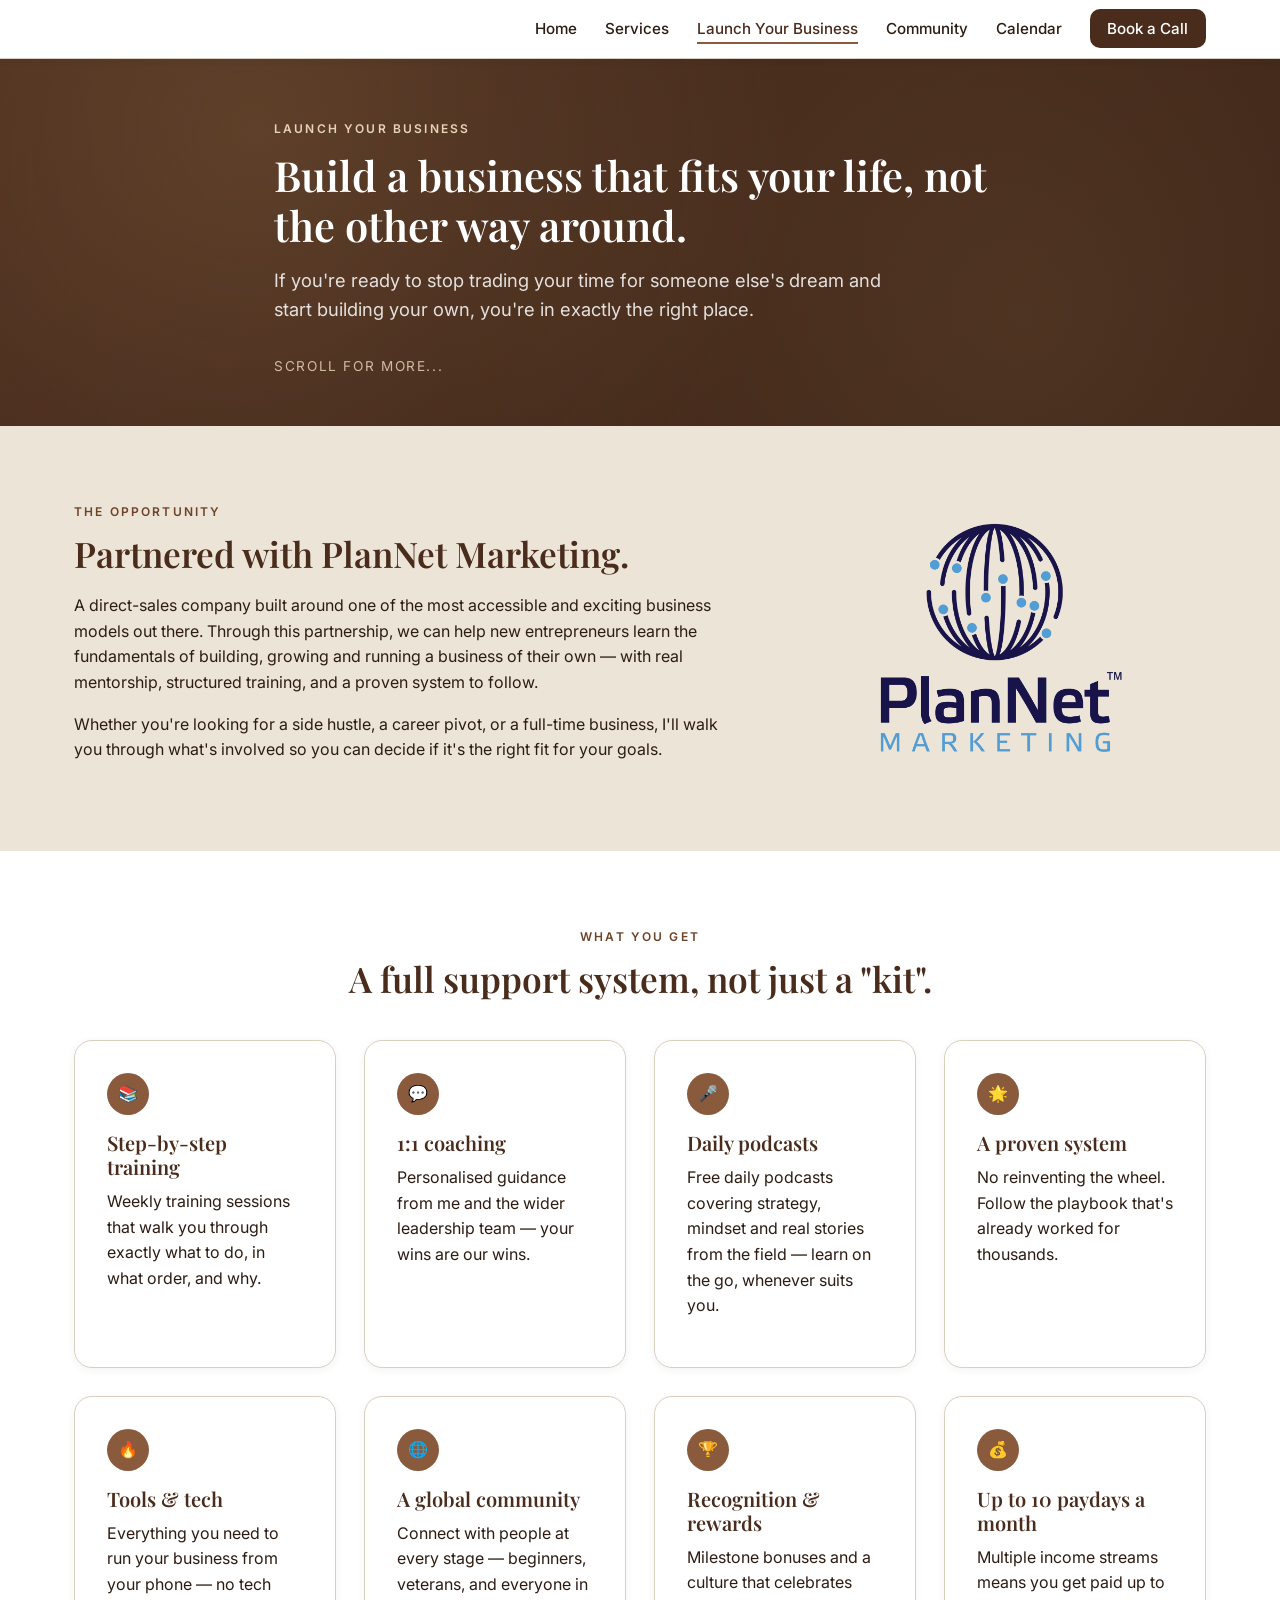
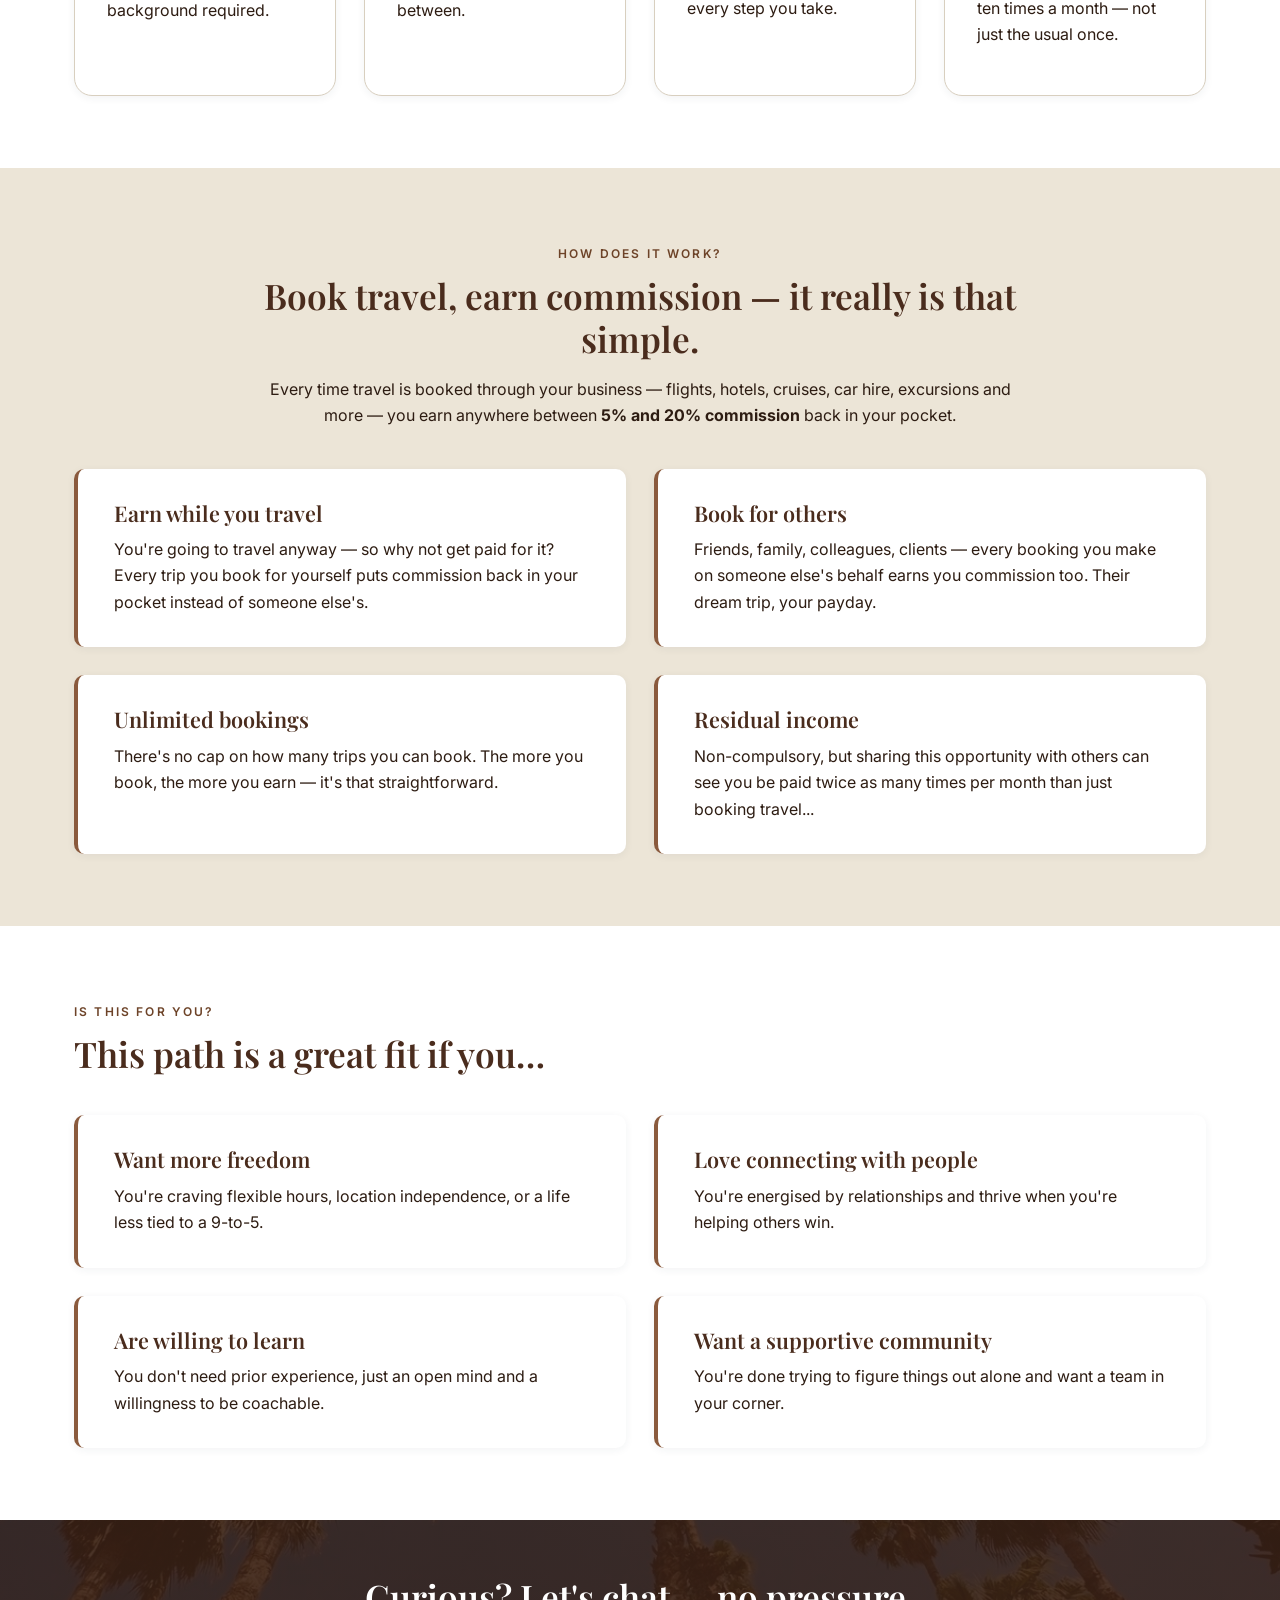
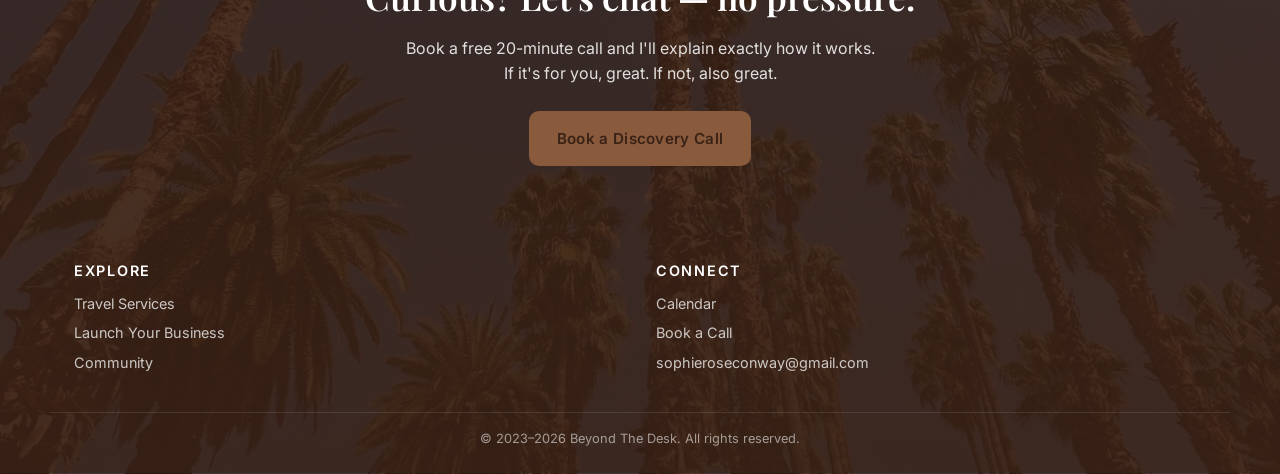
==== business.html @ 2ff6315e "Initial website upload" ====
<!DOCTYPE html>
<html lang="en">
<head>
  <meta charset="UTF-8" />
  <meta name="viewport" content="width=device-width, initial-scale=1.0" />
  <title>Launch Your Business — Beyond The Desk</title>
  <meta name="description" content="Coaching, training and community for aspiring entrepreneurs who want to build a business of their own." />
  <link rel="preconnect" href="https://fonts.googleapis.com">
  <link rel="preconnect" href="https://fonts.gstatic.com" crossorigin>
  <link href="https://fonts.googleapis.com/css2?family=Alex+Brush&family=Allura&family=Inter:wght@400;500;600;700&family=Playfair+Display:ital,wght@0,500;0,600;0,700;1,500&display=swap" rel="stylesheet">
  <link rel="stylesheet" href="css/styles.css" />
</head>
<body>

  <!-- ============ HEADER ============ -->
  <header class="site-header">
    <nav class="nav" aria-label="Main">
      <button class="nav__toggle" aria-label="Toggle menu" aria-expanded="false">&#9776;</button>
      <ul class="nav__links">
        <li><a href="index.html">Home</a></li>
        <li><a href="services.html">Services</a></li>
        <li><a href="business.html">Launch Your Business</a></li>
        <li><a href="community.html">Community</a></li>
        <li><a href="calendar.html">Calendar</a></li>
        <li><a href="contact.html" class="nav__cta">Book a Call</a></li>
      </ul>
    </nav>
  </header>

  <!-- ============ HERO ============ -->
  <section class="hero hero--sub">
    <div class="container hero__inner">
      <span class="eyebrow">Launch Your Business</span>
      <h1>Build a business that fits your life, not the other way around.</h1>
      <p class="lead">
        If you're ready to stop trading your time for someone else's dream and start building your own,
        you're in exactly the right place.
      </p>
      <p class="hero__scroll-prompt">scroll for more...</p>
    </div>
  </section>

  <!-- ============ THE OPPORTUNITY ============ -->
  <section class="section">
    <div class="container">
      <div class="opportunity-grid">
        <div class="opportunity-grid__text">
          <span class="eyebrow">The Opportunity</span>
          <h2>Partnered with PlanNet Marketing.</h2>
          <p>
            A direct-sales company built around one of the most accessible and exciting business models
            out there. Through this partnership, we can help new entrepreneurs learn the fundamentals of
            building, growing and running a business of their own &mdash; with real mentorship, structured
            training, and a proven system to follow.
          </p>
          <p>
            Whether you're looking for a side hustle, a career pivot, or a full-time business, I'll walk
            you through what's involved so you can decide if it's the right fit for your goals.
          </p>
        </div>
        <div class="opportunity-grid__logo">
          <img src="assets/planetnet_vert.png" alt="PlanNet Marketing" />
        </div>
      </div>
    </div>
  </section>

  <!-- ============ WHAT YOU GET ============ -->
  <section class="section section--alt">
    <div class="container">
      <div class="text-center" style="max-width:720px;margin:0 auto 2.5rem;">
        <span class="eyebrow">What You Get</span>
        <h2>A full support system, not just a "kit".</h2>
      </div>
      <div class="grid grid--3">
        <div class="card">
          <div class="card__icon">&#128218;</div>
          <h3>Step-by-step training</h3>
          <p>Weekly training sessions that walk you through exactly what to do, in what order, and why.</p>
        </div>
        <div class="card">
          <div class="card__icon">&#128172;</div>
          <h3>1:1 coaching</h3>
          <p>Personalised guidance from me and the wider leadership team — your wins are our wins.</p>
        </div>
        <div class="card">
          <div class="card__icon">&#127908;</div>
          <h3>Daily podcasts</h3>
          <p>Free daily podcasts covering strategy, mindset and real stories from the field — learn on the go, whenever suits you.</p>
        </div>
        <div class="card">
          <div class="card__icon">&#127775;</div>
          <h3>A proven system</h3>
          <p>No reinventing the wheel. Follow the playbook that's already worked for thousands.</p>
        </div>
        <div class="card">
          <div class="card__icon">&#128293;</div>
          <h3>Tools &amp; tech</h3>
          <p>Everything you need to run your business from your phone — no tech background required.</p>
        </div>
        <div class="card">
          <div class="card__icon">&#127760;</div>
          <h3>A global community</h3>
          <p>Connect with people at every stage — beginners, veterans, and everyone in between.</p>
        </div>
        <div class="card">
          <div class="card__icon">&#127942;</div>
          <h3>Recognition &amp; rewards</h3>
          <p>Milestone bonuses and a culture that celebrates every step you take.</p>
        </div>
        <div class="card">
          <div class="card__icon">&#128176;</div>
          <h3>Up to 10 paydays a month</h3>
          <p>Multiple income streams means you get paid up to ten times a month — not just the usual once.</p>
        </div>
      </div>
    </div>
  </section>

  <!-- ============ HOW DOES IT WORK ============ -->
  <section class="section">
    <div class="container">
      <div class="text-center" style="max-width:760px;margin:0 auto 2.5rem;">
        <span class="eyebrow">How Does It Work?</span>
        <h2>Book travel, earn commission — it really is that simple.</h2>
        <p class="lead">
          Every time travel is booked through your business — flights, hotels, cruises, car hire,
          excursions and more — you earn anywhere between <strong>5% and 20% commission</strong>
          back in your pocket.
        </p>
      </div>
      <div class="grid grid--2 mt-lg">
        <div class="pillar">
          <h3>Earn while you travel</h3>
          <p>You're going to travel anyway — so why not get paid for it? Every trip you book for yourself puts commission back in your pocket instead of someone else's.</p>
        </div>
        <div class="pillar">
          <h3>Book for others</h3>
          <p>Friends, family, colleagues, clients — every booking you make on someone else's behalf earns you commission too. Their dream trip, your payday.</p>
        </div>
        <div class="pillar">
          <h3>Unlimited bookings</h3>
          <p>There's no cap on how many trips you can book. The more you book, the more you earn — it's that straightforward.</p>
        </div>
        <div class="pillar">
          <h3>Residual income</h3>
          <p>Non-compulsory, but sharing this opportunity with others can see you be paid twice as many times per month than just booking travel...</p>
        </div>
      </div>
    </div>
  </section>

  <!-- ============ IS THIS FOR YOU ============ -->
  <section class="section section--alt">
    <div class="container">
      <span class="eyebrow">Is This For You?</span>
      <h2>This path is a great fit if you…</h2>
      <div class="grid grid--2 mt-lg">
        <div class="pillar">
          <h3>Want more freedom</h3>
          <p>You're craving flexible hours, location independence, or a life less tied to a 9-to-5.</p>
        </div>
        <div class="pillar">
          <h3>Love connecting with people</h3>
          <p>You're energised by relationships and thrive when you're helping others win.</p>
        </div>
        <div class="pillar">
          <h3>Are willing to learn</h3>
          <p>You don't need prior experience, just an open mind and a willingness to be coachable.</p>
        </div>
        <div class="pillar">
          <h3>Want a supportive community</h3>
          <p>You're done trying to figure things out alone and want a team in your corner.</p>
        </div>
      </div>
    </div>
  </section>

  <!-- ============ CTA BAND + FOOTER (shared palm background) ============ -->
  <div class="palm-footer-wrap">
  <section class="cta-band">
    <div class="container">
      <h2>Curious? Let's chat — no pressure.</h2>
      <p>Book a free 20-minute call and I'll explain exactly how it works.<br>
      If it's for you, great. If not, also great.</p>
      <a href="contact.html" class="btn btn--accent">Book a Discovery Call</a>
    </div>
  </section>

  <!-- ============ FOOTER ============ -->
  <footer class="site-footer">
    <div class="container" style="grid-template-columns: 1fr 1fr;">
      <div>
        <h4>Explore</h4>
        <ul>
          <li><a href="services.html">Travel Services</a></li>
          <li><a href="business.html">Launch Your Business</a></li>
          <li><a href="community.html">Community</a></li>
        </ul>
      </div>
      <div>
        <h4>Connect</h4>
        <ul>
          <li><a href="calendar.html">Calendar</a></li>
          <li><a href="contact.html">Book a Call</a></li>
          <li><a href="mailto:sophieroseconway@gmail.com">sophieroseconway@gmail.com</a></li>
        </ul>
      </div>
    </div>
    <div class="footer-bottom">
      &copy; 2023&ndash;<span id="year"></span> Beyond The Desk. All rights reserved.
    </div>
  </footer>
  </div>

  <script src="js/main.js"></script>
  <script>document.getElementById("year").textContent = new Date().getFullYear();</script>
</body>
</html>
---- css/styles.css ----
/* =========================================================
   Beyond The Desk — Shared Stylesheet
   All theme colors live in CSS variables below for easy
   updates once Canva branding is finalized.
   ========================================================= */

:root {
  /* Theme colors — matched to Canva palette */
  --color-primary: #4a2c1d;       /* Rich chocolate brown */
  --color-primary-dark: #3a2216;
  --color-accent: #8a5a3d;        /* Warm caramel */
  --color-accent-dark: #6d4328;
  --color-cream: #ece5d7;         /* Soft beige background */
  --color-surface: #ffffff;
  --color-text: #2d1c12;
  --color-muted: #6b5a4e;
  --color-border: #d8cfbf;

  /* Typography */
  --font-heading: "Playfair Display", Georgia, "Times New Roman", serif;
  --font-body: "Inter", -apple-system, BlinkMacSystemFont, "Segoe UI", Roboto, sans-serif;
  --font-script: "Allura", "Alex Brush", "Pinyon Script", cursive;

  /* Spacing */
  --radius-sm: 4px;
  --radius-md: 10px;
  --radius-lg: 18px;
  --shadow-sm: 0 2px 8px rgba(26, 45, 74, 0.06);
  --shadow-md: 0 8px 24px rgba(26, 45, 74, 0.1);

  /* Layout */
  --max-width: 1180px;
}

/* -------- Reset + base -------- */
*, *::before, *::after { box-sizing: border-box; }
html { scroll-behavior: smooth; }
body {
  margin: 0;
  font-family: var(--font-body);
  color: var(--color-text);
  background: var(--color-cream);
  line-height: 1.6;
  -webkit-font-smoothing: antialiased;
}
img { max-width: 100%; display: block; }
a { color: var(--color-primary); text-decoration: none; transition: color .2s ease; }
a:hover { color: var(--color-accent-dark); }

h1, h2, h3, h4 {
  font-family: var(--font-heading);
  color: var(--color-primary);
  line-height: 1.2;
  margin: 0 0 .5em;
  font-weight: 600;
}
h1 { font-size: clamp(2rem, 4.5vw, 3.2rem); }
h2 { font-size: clamp(1.6rem, 3vw, 2.2rem); }
h3 { font-size: 1.25rem; }

p { margin: 0 0 1em; }

/* -------- Layout helpers -------- */
.container {
  width: 100%;
  max-width: var(--max-width);
  margin: 0 auto;
  padding: 0 1.5rem;
}

.section {
  padding: 4.5rem 0;
}

.section--alt {
  background: var(--color-surface);
}

.eyebrow {
  display: inline-block;
  text-transform: uppercase;
  letter-spacing: .18em;
  font-size: .75rem;
  color: var(--color-accent-dark);
  font-weight: 600;
  margin-bottom: .75rem;
}

/* -------- Navigation -------- */
.site-header {
  background: var(--color-surface);
  border-bottom: 1px solid var(--color-border);
  position: sticky;
  top: 0;
  z-index: 50;
  box-shadow: var(--shadow-sm);
}
.nav {
  display: flex;
  align-items: center;
  justify-content: flex-end;
  padding: 1rem 1.5rem;
  max-width: var(--max-width);
  margin: 0 auto;
}
.nav__brand {
  font-family: var(--font-heading);
  font-size: 1.35rem;
  font-weight: 600;
  color: var(--color-primary);
  letter-spacing: .5px;
}
.nav__brand span { color: var(--color-accent-dark); }
.nav__toggle {
  background: none;
  border: 0;
  font-size: 1.5rem;
  color: var(--color-primary);
  cursor: pointer;
  display: none;
}
.nav__links {
  display: flex;
  gap: 1.75rem;
  list-style: none;
  margin: 0;
  padding: 0;
  align-items: center;
}
.nav__links a {
  color: var(--color-text);
  font-weight: 500;
  font-size: .95rem;
  padding: .25rem 0;
  border-bottom: 2px solid transparent;
}
.nav__links a:hover,
.nav__links a.active {
  color: var(--color-primary);
  border-bottom-color: var(--color-accent);
}
.nav__cta {
  background: var(--color-primary);
  color: #fff !important;
  padding: .6rem 1.1rem !important;
  border-radius: var(--radius-md);
  border: none !important;
  transition: background .2s ease;
}
.nav__cta:hover {
  background: var(--color-accent-dark);
  color: #fff !important;
}

@media (max-width: 820px) {
  .nav__toggle { display: block; }
  .nav__links {
    position: absolute;
    top: 100%;
    left: 0;
    right: 0;
    background: var(--color-surface);
    flex-direction: column;
    padding: 1rem 1.5rem;
    gap: 1rem;
    border-bottom: 1px solid var(--color-border);
    transform: translateY(-10px);
    opacity: 0;
    pointer-events: none;
    transition: all .2s ease;
  }
  .nav__links.is-open {
    transform: translateY(0);
    opacity: 1;
    pointer-events: auto;
  }
}

/* -------- Buttons -------- */
.btn {
  display: inline-block;
  padding: .85rem 1.6rem;
  border-radius: var(--radius-md);
  font-weight: 600;
  font-size: .95rem;
  border: 2px solid transparent;
  cursor: pointer;
  transition: all .2s ease;
  letter-spacing: .02em;
}
.btn--primary {
  background: var(--color-primary);
  color: #fff;
}
.btn--primary:hover {
  background: var(--color-accent-dark);
  color: #fff;
}
.btn--accent {
  background: var(--color-accent);
  color: var(--color-primary-dark);
}
.btn--accent:hover {
  background: var(--color-accent-dark);
  color: #fff;
}
.btn--outline {
  background: transparent;
  color: var(--color-primary);
  border-color: var(--color-primary);
}
.btn--outline:hover {
  background: var(--color-primary);
  color: #fff;
}

/* -------- Hero -------- */
.hero {
  background: linear-gradient(135deg, var(--color-primary) 0%, var(--color-primary-dark) 100%);
  color: #fff;
  padding: 6rem 0 5rem;
  position: relative;
  overflow: hidden;
}
.hero::after {
  content: "";
  position: absolute;
  inset: 0;
  background-image: radial-gradient(circle at 20% 20%, rgba(201, 166, 107, .18), transparent 50%),
                    radial-gradient(circle at 80% 70%, rgba(201, 166, 107, .12), transparent 55%);
  pointer-events: none;
}
.hero__inner {
  max-width: 780px;
  position: relative;
  z-index: 1;
}
.hero h1 {
  color: #fff;
  margin-bottom: 1rem;
}
.hero p.lead {
  font-size: 1.15rem;
  color: rgba(255, 255, 255, .85);
  margin-bottom: 2rem;
  max-width: 620px;
}
.hero__actions {
  display: flex;
  gap: 1rem;
  flex-wrap: wrap;
}

/* Smaller hero for inner pages */
.hero--sub {
  padding: 3.5rem 0 3rem;
}
.hero--sub h1 { font-size: clamp(1.8rem, 3.5vw, 2.6rem); }

/* Two-column layout for 'The Opportunity' section (text + partner logo) */
.opportunity-grid {
  display: grid;
  grid-template-columns: minmax(0, 1.6fr) minmax(0, 1fr);
  gap: 3rem;
  align-items: center;
}
.opportunity-grid__text {
  max-width: 780px;
}
.opportunity-grid__logo {
  display: flex;
  align-items: center;
  justify-content: center;
}
.opportunity-grid__logo img {
  width: 100%;
  max-width: 320px;
  height: auto;
  object-fit: contain;
}
@media (max-width: 820px) {
  .opportunity-grid {
    grid-template-columns: 1fr;
    gap: 2rem;
  }
  .opportunity-grid__logo { order: -1; }
  .opportunity-grid__logo img { max-width: 220px; }
}

/* Hero with brand logo acting as the title (e.g. Community page) */
.hero--logo .eyebrow {
  margin-bottom: .75rem;
}

/* Photo wall backdrop for the community hero (team photos under the logo) */
.hero--with-photos {
  position: relative;
  overflow: hidden;
  padding: 0;          /* the photo wall now drives the hero height */
}
/* CSS Grid collage — photos fill their cells tightly, with a small slice of
   the brown hero background showing between them as a built-in border. */
.hero__photo-wall {
  position: relative;
  background: var(--color-primary-dark);
  padding: 6px;
  display: grid;
  grid-template-columns: repeat(4, 1fr);
  grid-auto-rows: 250px;
  grid-auto-flow: dense;
  gap: 4px;
  z-index: 0;
  pointer-events: none;
}
.hero__photo-wall img {
  width: 100%;
  height: 100%;
  object-fit: cover;              /* fill the cell so photos sit tight together */
  object-position: center;
  display: block;
  filter: brightness(.9) saturate(.95);
  opacity: .95;
  image-orientation: from-image;
}
/* Cell shapes per photo orientation */
.hero__photo-wall .ph--p    { grid-column: span 1; grid-row: span 2; } /* portrait  */
.hero__photo-wall .ph--ls   { grid-column: span 2; grid-row: span 2; } /* landscape */
.hero__photo-wall .ph--wide { grid-column: span 3; grid-row: span 1; } /* panoramic */
/* Soft centred halo behind the logo + text so they remain readable,
   without dimming the photos at the edges of the hero. */
.hero--with-photos::before {
  content: "";
  position: absolute;
  inset: 0;
  background: radial-gradient(
    ellipse 55% 65% at center,
    rgba(58, 34, 22, .78) 0%,
    rgba(58, 34, 22, .55) 45%,
    rgba(58, 34, 22, 0) 80%
  );
  z-index: 1;
  pointer-events: none;
}
/* Logo + text overlaid in the centre of the photo collage */
.hero--with-photos .hero__inner {
  position: absolute;
  top: 50%;
  left: 50%;
  transform: translate(-50%, -50%);
  width: 100%;
  max-width: 780px;
  z-index: 2;
  text-align: center;
  padding: 0 1.5rem;
}
.hero--with-photos .hero-logo,
.hero--with-photos .hero-logo img { margin-left: auto; margin-right: auto; }
.hero--with-photos .hero__subtitle,
.hero--with-photos .lead { margin-left: auto; margin-right: auto; }
/* subtle text shadow for extra legibility against any bright photo edges */
.hero--with-photos .hero__subtitle,
.hero--with-photos .lead,
.hero--with-photos .eyebrow {
  text-shadow: 0 2px 12px rgba(0, 0, 0, .55);
}

@media (max-width: 900px) {
  .hero__photo-wall {
    grid-template-columns: repeat(4, 1fr);
    grid-auto-rows: 220px;
  }
  .hero__photo-wall .ph--wide { grid-column: span 4; }
}
@media (max-width: 560px) {
  .hero__photo-wall {
    grid-template-columns: repeat(3, 1fr);
    grid-auto-rows: 180px;
    padding: 4px;
    gap: 3px;
  }
  .hero__photo-wall .ph--wide { grid-column: span 3; }
  .hero__photo-wall .ph--ls   { grid-column: span 2; }
}
.hero-logo {
  margin: 0 0 1.5rem;
}
.hero-logo img {
  display: block;
  width: 100%;
  max-width: 560px;
  height: auto;
  /* logo is black on transparent — invert to white against the dark hero */
  filter: brightness(0) invert(1);
}
.hero__subtitle {
  font-family: var(--font-heading, serif);
  font-size: clamp(1.6rem, 3vw, 2.2rem);
  font-weight: 600;
  font-style: normal;
  line-height: 1.2;
  color: #fff;
  margin: 0 0 1rem;
  max-width: 680px;
}
@media (max-width: 720px) {
  .hero-logo img { max-width: 340px; }
}

/* -------- Cards / Grids -------- */
.grid {
  display: grid;
  gap: 1.75rem;
}
.grid--2 { grid-template-columns: repeat(2, 1fr); }
.grid--3 { grid-template-columns: repeat(auto-fit, minmax(260px, 1fr)); }
@media (max-width: 720px) {
  .grid--2 { grid-template-columns: 1fr; }
}

.card {
  background: var(--color-surface);
  border: 1px solid var(--color-border);
  border-radius: var(--radius-lg);
  padding: 2rem;
  box-shadow: var(--shadow-sm);
  transition: transform .2s ease, box-shadow .2s ease;
}
.card:hover {
  transform: translateY(-3px);
  box-shadow: var(--shadow-md);
}
.card h3 { margin-top: 0; }
.card__icon {
  width: 42px;
  height: 42px;
  display: inline-flex;
  align-items: center;
  justify-content: center;
  border-radius: 50%;
  background: var(--color-accent);
  color: var(--color-primary-dark);
  font-weight: 700;
  margin-bottom: 1rem;
}

/* -------- Contact methods (email + WhatsApp) -------- */
.contact-methods {
  display: grid;
  grid-template-columns: 1fr 1fr;
  gap: 1.5rem;
  margin-top: 1.5rem;
  align-items: stretch;
}

/* Bottom row of cards (What to expect + FAQs) */
.info-grid {
  display: grid;
  grid-template-columns: 1fr 1fr;
  gap: 1.5rem;
  align-items: stretch;
  margin-top: 1.5rem;
}
.info-grid > .card {
  height: 100%;
  display: flex;
  flex-direction: column;
}
.info-grid .faq-carousel__viewport {
  flex: 1;
  display: flex;
  align-items: flex-start;
}
.info-grid .faq-carousel__track { width: 100%; }

@media (max-width: 720px) {
  .contact-methods,
  .info-grid {
    grid-template-columns: 1fr;
  }
}
.contact-method {
  display: flex;
  align-items: center;
  gap: 1.25rem;
  padding: 1.5rem 1.75rem;
  background: var(--color-surface);
  border: 1px solid var(--color-border);
  border-radius: var(--radius-lg);
  box-shadow: var(--shadow-sm);
  text-decoration: none;
  color: inherit;
  transition: transform .2s ease, box-shadow .2s ease, border-color .2s ease;
}
.contact-method:hover {
  transform: translateY(-3px);
  box-shadow: var(--shadow-md);
  border-color: var(--color-accent);
}
.contact-method__icon {
  flex-shrink: 0;
  width: 52px;
  height: 52px;
  display: inline-flex;
  align-items: center;
  justify-content: center;
  border-radius: 50%;
  background: var(--color-accent);
  color: var(--color-primary-dark);
  font-size: 1.5rem;
}
.contact-method__text {
  display: flex;
  flex-direction: column;
  gap: .15rem;
  min-width: 0;
}
.contact-method__label {
  font-family: var(--font-heading);
  font-weight: 600;
  font-size: 1.05rem;
  color: var(--color-primary-dark);
}
.contact-method__value {
  font-size: .95rem;
  color: var(--color-muted);
  word-break: break-word;
}

/* -------- Team -------- */
.team-member {
  text-align: center;
}
.team-member__photo {
  width: 170px;
  height: 170px;
  margin: 0 auto 1rem;
  border-radius: 50%;
  background: var(--color-border);
  overflow: hidden;
  display: flex;
  align-items: center;
  justify-content: center;
  font-size: 2.2rem;
  color: var(--color-muted);
  font-family: var(--font-heading);
  border: 4px solid var(--color-surface);
  box-shadow: var(--shadow-sm);
}
.team-member h3 { margin: .5rem 0 .25rem; }
.team-member .role {
  color: var(--color-accent-dark);
  font-size: .9rem;
  text-transform: uppercase;
  letter-spacing: .1em;
  font-weight: 600;
  margin-bottom: .75rem;
}

/* -------- Calendar -------- */
.calendar-wrap {
  background: var(--color-surface);
  border-radius: var(--radius-lg);
  padding: 1.5rem;
  border: 1px solid var(--color-border);
  box-shadow: var(--shadow-sm);
}
.calendar-header {
  display: flex;
  justify-content: space-between;
  align-items: center;
  margin-bottom: 1rem;
}
.calendar-header h3 { margin: 0; }
.calendar-nav button {
  background: var(--color-cream);
  border: 1px solid var(--color-border);
  width: 34px;
  height: 34px;
  border-radius: 50%;
  cursor: pointer;
  font-size: 1.1rem;
  color: var(--color-primary);
}
.calendar-nav button:hover { background: var(--color-accent); border-color: var(--color-accent); }

.calendar-grid {
  display: grid;
  grid-template-columns: repeat(7, 1fr);
  gap: 4px;
}
.calendar-grid .dow,
.calendar-grid .day {
  padding: .5rem 0;
  text-align: center;
  font-size: .9rem;
  border-radius: var(--radius-sm);
}
.calendar-grid .dow {
  font-weight: 600;
  color: var(--color-muted);
  font-size: .75rem;
  text-transform: uppercase;
  letter-spacing: .08em;
}
.calendar-grid .day {
  background: var(--color-cream);
  color: var(--color-text);
}
.calendar-grid .day.empty { background: transparent; }
.calendar-grid .day.today { outline: 2px solid var(--color-accent); font-weight: 700; }
.calendar-grid .day.has-event {
  background: var(--color-primary);
  color: #fff;
  cursor: pointer;
  font-weight: 600;
  position: relative;
}
.calendar-grid .day.has-event::after {
  content: "";
  position: absolute;
  bottom: 4px; left: 50%;
  transform: translateX(-50%);
  width: 5px; height: 5px; border-radius: 50%;
  background: var(--color-accent);
}
.calendar-grid .day.has-event:hover { background: var(--color-accent-dark); }

.event-list { margin-top: 1.5rem; }
.event-list__item {
  display: flex;
  gap: 1rem;
  padding: 1rem 0;
  border-top: 1px solid var(--color-border);
}
.event-list__item:first-child { border-top: 0; }
.event-list__date {
  flex: 0 0 62px;
  text-align: center;
  background: var(--color-primary);
  color: #fff;
  border-radius: var(--radius-sm);
  padding: .4rem;
  font-family: var(--font-heading);
}
.event-list__date .d { font-size: 1.3rem; display: block; font-weight: 700; line-height: 1; }
.event-list__date .m { font-size: .7rem; letter-spacing: .1em; text-transform: uppercase; }
.event-list__body h4 { margin: 0 0 .25rem; }
.event-list__body p { margin: 0; color: var(--color-muted); font-size: .9rem; }

/* -------- Community -------- */
.pillar {
  background: var(--color-surface);
  border-left: 4px solid var(--color-accent);
  padding: 2rem 2.25rem;
  border-radius: var(--radius-md);
  box-shadow: var(--shadow-sm);
  transition: transform .25s ease, box-shadow .25s ease;
}
.pillar:hover {
  transform: translateY(-2px);
  box-shadow: var(--shadow-md);
}
.pillar h3 {
  margin-top: 0;
  margin-bottom: .6rem;
  font-size: 1.35rem;
}
.pillar p {
  margin: 0;
  line-height: 1.65;
}

/* -------- CTA band -------- */
.cta-band {
  background-image: linear-gradient(rgba(58,34,22,.85), rgba(58,34,22,.9)), url('../assets/palm-bg.jpg');
  background-size: cover;
  background-position: center;
  color: #fff;
  padding: 3.5rem 0;
  text-align: center;
}

/* Wrap CTA band + footer with one continuous palm background */
.palm-footer-wrap {
  background-image: linear-gradient(rgba(58,34,22,.85), rgba(58,34,22,.92)), url('../assets/palm-bg.jpg');
  background-size: cover;
  background-position: center;
}
.palm-footer-wrap .cta-band,
.palm-footer-wrap .site-footer {
  background: transparent;
}
.cta-band h2 { color: #fff; }
.cta-band p { color: rgba(255,255,255,.85); max-width: 600px; margin: 0 auto 1.5rem; }

/* -------- Footer -------- */
.site-footer {
  background-image: linear-gradient(rgba(58,34,22,.85), rgba(58,34,22,.92)), url('../assets/palm-bg.jpg');
  background-size: cover;
  background-position: center;
  color: rgba(255,255,255,.85);
  padding: 2.5rem 0 1.5rem;
  font-size: .9rem;
}
.site-footer .container {
  display: grid;
  grid-template-columns: 1.5fr 1fr 1fr;
  gap: 2rem;
}
.site-footer h4 {
  color: #fff;
  font-family: var(--font-body);
  font-size: .9rem;
  letter-spacing: .12em;
  text-transform: uppercase;
  margin: 0 0 .75rem;
}
.site-footer a { color: rgba(255,255,255,.75); }
.site-footer a:hover { color: var(--color-accent); }
.site-footer ul { list-style: none; padding: 0; margin: 0; }
.site-footer ul li { margin-bottom: .4rem; }
.footer-bottom {
  max-width: var(--max-width);
  margin: 2rem auto 0;
  padding: 1rem 1.5rem 0;
  border-top: 1px solid rgba(255,255,255,.1);
  text-align: center;
  font-size: .8rem;
  color: rgba(255,255,255,.55);
}

@media (max-width: 720px) {
  .site-footer .container { grid-template-columns: 1fr; }
}

/* -------- Misc -------- */
.text-center { text-align: center; }
.mt-lg { margin-top: 2.5rem; }
.placeholder-note {
  background: #fff8e5;
  border: 1px dashed var(--color-accent);
  color: #6b5a2f;
  padding: .75rem 1rem;
  border-radius: var(--radius-sm);
  font-size: .85rem;
  margin: 1.5rem 0;
}

/* =========================================================
   Canva-inspired additions
   ========================================================= */

/* Nav brand in script */
.nav__brand--script {
  font-family: var(--font-script);
  font-size: 2.25rem;
  line-height: 1;
  color: var(--color-primary);
  letter-spacing: 0;
}
.nav__brand--script span { color: var(--color-accent-dark); }
@media (max-width: 520px) {
  .nav__brand--script { font-size: 1.85rem; }
}

/* Image-only hero — uses the Canva design as a single screenshot
   with an invisible clickable overlay where the LEARN MORE button sits. */
.hero--image {
  padding: 0;
  background: var(--color-primary-dark);
  overflow: hidden;
}
.hero-image-wrap {
  position: relative;
  width: 100%;
  line-height: 0;
}
.hero-image {
  display: block;
  width: 100%;
  height: auto;
}
/* Hotspot matches the white "LEARN MORE" button in homepage-hero.jpg
   (button bbox: x 839→1168 of 2006, y 908→963 of 1126) */
.hero-image__cta {
  position: absolute;
  left: 41.8%;
  top: 80.6%;
  width: 16.4%;
  height: 4.9%;
  border-radius: 2px;
  z-index: 2;
  /* invisible hotspot — no background, no border, just clickable */
}
.hero-image__cta:hover,
.hero-image__cta:focus-visible {
  outline: 2px solid rgba(255,255,255,.7);
  outline-offset: 2px;
}
.visually-hidden {
  position: absolute;
  width: 1px; height: 1px;
  padding: 0; margin: -1px;
  overflow: hidden;
  clip: rect(0,0,0,0);
  white-space: nowrap;
  border: 0;
}

/* Script hero (Welcome to / script wordmark / tagline / button) */
.hero--script {
  padding: 5rem 0 4.5rem;
  text-align: center;
  background: var(--color-primary);
  position: relative;
  overflow: hidden;
}
.hero--script .hero__bg {
  position: absolute; inset: 0;
  background-size: cover;
  background-position: center;
  opacity: .7;
  z-index: 0;
}
.hero--script::after {
  content: "";
  position: absolute; inset: 0;
  background: linear-gradient(180deg, rgba(58,34,22,.3) 0%, rgba(58,34,22,.5) 100%);
  z-index: 1;
}
.hero--script .hero__inner {
  position: relative;
  z-index: 2;
  margin: 0 auto;
  max-width: 900px;
}
.hero__welcome {
  display: inline-block;
  color: #fff;
  letter-spacing: .4em;
  text-transform: uppercase;
  font-size: .8rem;
  margin-bottom: 1rem;
  font-family: var(--font-body);
}
.hero__script {
  font-family: var(--font-script);
  color: #fff;
  font-size: clamp(4rem, 11vw, 8rem);
  line-height: 1;
  margin: 0 0 1rem;
  font-weight: 400;
  letter-spacing: .02em;
}
/* Canva-exported wordmark image replacing the script text */
.hero__script-wrap {
  margin: 2rem 0 1rem;
  line-height: 1;
  font-size: 0; /* collapse extra inline gaps */
}
.hero__script-img {
  display: block;
  margin: 0 auto;
  width: clamp(280px, 70vw, 760px);
  height: auto;
}

/* Plane with curved trail — sits above the script wordmark */
.hero__plane {
  display: block;
  width: clamp(200px, 30vw, 320px);
  height: auto;
  margin: 0 auto .5rem;
  color: #fff;
  opacity: .95;
}
.hero__tagline {
  color: #fff;
  letter-spacing: .3em;
  text-transform: uppercase;
  font-size: .85rem;
  font-family: var(--font-heading);
  margin-bottom: .35rem;
}
.hero__est {
  color: #fff;
  font-family: var(--font-heading);
  font-style: italic;
  font-size: .9rem;
  opacity: .9;
  margin-bottom: 2.25rem;
}
.hero__btn-light {
  display: inline-block;
  background: #fff;
  color: var(--color-primary);
  padding: .85rem 2.25rem;
  font-family: var(--font-body);
  text-transform: uppercase;
  letter-spacing: .2em;
  font-size: .8rem;
  font-weight: 600;
  border-radius: 2px;
  transition: all .2s ease;
}
.hero__btn-light:hover {
  background: var(--color-accent);
  color: #fff;
}

/* Full-width warm-brown section — matches the footer's solid brown */
.section--brown {
  background: var(--color-primary-dark);
  color: #fff;
}
.section--brown h2,
.section--brown h3,
.section--brown h4 { color: #fff; }
.section--brown .eyebrow { color: #e7d3b8; }
.hero .eyebrow,
.hero--sub .eyebrow,
.section--dark-img .eyebrow,
.cta-band .eyebrow { color: #e7d3b8; }
.section--brown p { color: rgba(255,255,255,.9); }

/* Palm-tree dark background for 'Booking with' + 'Host Agency' */
.section--dark-img {
  background: var(--color-primary-dark);
  color: #fff;
  position: relative;
}
.section--dark-img h2,
.section--dark-img h3,
.section--dark-img h4 { color: #fff; }
.section--dark-img p { color: rgba(255,255,255,.88); }

/* About Me layout: photo + text side by side */
.about-grid {
  display: grid;
  grid-template-columns: minmax(220px, 320px) 1fr;
  gap: 3rem;
  align-items: start;
}
.about-photo {
  width: 100%;
  background: transparent;
  border: 0;
  border-radius: var(--radius-sm);
  color: rgba(255,255,255,.7);
  font-size: .85rem;
  text-align: center;
  overflow: hidden;
  line-height: 0;
}
.about-photo img {
  display: block;
  width: 100%;
  height: auto;
  border-radius: var(--radius-sm);
}
.about-body h2 {
  font-size: clamp(1.8rem, 3vw, 2.4rem);
  margin-bottom: .25rem;
}
.about-body .subtitle {
  font-family: var(--font-heading);
  font-style: italic;
  color: #e7d3b8;
  margin-bottom: 1.5rem;
  display: block;
}
.about-body p { line-height: 1.8; }

@media (max-width: 780px) {
  .about-grid {
    grid-template-columns: 1fr;
    gap: 2rem;
  }
  .about-photo { max-width: 320px; margin: 0 auto; }
}

/* Booking-with feature boxes — outlined style over dark bg */
.feature-box {
  border: 1px solid var(--color-border);
  padding: 2rem 1.5rem;
  text-align: center;
  border-radius: 2px;
  background: #fff;
}
.feature-box .icon-box {
  width: 70px;
  height: 70px;
  margin: 0 auto 1.25rem;
  border: 1px solid var(--color-border);
  display: flex;
  align-items: center;
  justify-content: center;
  color: var(--color-accent-dark);
  font-size: 1.8rem;
  border-radius: 50%;
}
.feature-box p { font-size: .95rem; }

/* Process steps (My Travel Services 1-2-3-4) */
.process-grid {
  display: grid;
  grid-template-columns: repeat(4, 1fr);
  gap: 1.5rem;
  margin-top: 2.5rem;
  align-items: stretch;
}
.process-step {
  border: 1px solid var(--color-border);
  padding: 2rem 1.25rem 1.5rem;
  text-align: center;
  background: var(--color-surface);
  position: relative;
  border-radius: 2px;
  display: flex;
  flex-direction: column;
  height: 100%;
}
.process-step__num {
  position: absolute;
  top: -18px;
  left: 50%;
  transform: translateX(-50%);
  width: 36px;
  height: 36px;
  border-radius: 4px;
  background: var(--color-accent);
  color: #fff;
  font-family: var(--font-heading);
  font-weight: 600;
  display: flex;
  align-items: center;
  justify-content: center;
  font-size: 1.1rem;
}
.process-step h3 {
  font-family: var(--font-heading);
  font-weight: 500;
  margin: .5rem 0 1rem;
  font-size: 1.25rem;
}
.process-step p {
  font-size: .9rem;
  color: var(--color-muted);
  margin: 0;
}

@media (max-width: 920px) {
  .process-grid { grid-template-columns: repeat(2, 1fr); }
}
@media (max-width: 480px) {
  .process-grid { grid-template-columns: 1fr; }
}

/* Stat tiles (Host Agency Value) */
.stat-tile {
  border: 1px solid var(--color-border);
  padding: 2rem 1.5rem;
  text-align: center;
  border-radius: 2px;
  background: #fff;
}
.stat-tile .icon-box {
  width: 80px;
  height: 80px;
  margin: 0 auto 1.25rem;
  border: 1px solid var(--color-border);
  display: flex;
  align-items: center;
  justify-content: center;
  color: var(--color-accent-dark);
  font-size: 2rem;
  border-radius: 50%;
}
.stat-tile p {
  font-size: 1rem;
  margin: 0;
}

/* Accreditation / partner logo row (Host Agency Value section) */
.accreditations {
  display: grid;
  grid-template-columns: repeat(3, 1fr);
  gap: 2.5rem;
  align-items: center;
  justify-items: center;
  margin: 2.5rem auto 0;
  max-width: 900px;
}
.accreditations img {
  max-height: 90px;
  max-width: 100%;
  width: auto;
  height: auto;
  object-fit: contain;
}
@media (max-width: 720px) {
  .accreditations {
    grid-template-columns: 1fr;
    gap: 1.75rem;
  }
}

/* Placeholder box for images user hasn't dropped in yet */
.img-placeholder {
  width: 100%;
  aspect-ratio: 16 / 9;
  background: var(--color-cream);
  border: 1px dashed var(--color-accent);
  display: flex;
  align-items: center;
  justify-content: center;
  color: var(--color-muted);
  font-size: .85rem;
  text-align: center;
  padding: 1rem;
  border-radius: var(--radius-sm);
}

/* =========================================================
   Testimonials (Community page) — fading carousel
   ========================================================= */
.testimonials { gap: 1.5rem; }

.testimonial-carousel {
  max-width: 960px;
  margin: 0 auto;
}

.testimonial-carousel__viewport {
  overflow: hidden;
  border-radius: var(--radius-md);
  padding: 4px; /* breathing room so card shadows aren't clipped */
}

/* Stack slides so we can crossfade between them */
.testimonial-carousel__track {
  display: grid;
  grid-template-areas: "slide";
}

/* Each slide holds two testimonials side by side */
.testimonial--slide {
  grid-area: slide;
  display: grid;
  grid-template-columns: 1fr 1fr;
  gap: 1.5rem;
  align-items: stretch;
  opacity: 0;
  visibility: hidden;
  transition: opacity 1s ease-in-out, visibility 0s linear 1s;
  pointer-events: none;
}

.testimonial--slide.is-active {
  opacity: 1;
  visibility: visible;
  transition: opacity 1s ease-in-out, visibility 0s linear 0s;
  pointer-events: auto;
}

/* Solo slide (odd-count leftover) — centred, not full-width */
.testimonial--slide--solo {
  grid-template-columns: minmax(0, 1fr);
  max-width: 52%;
  margin: 0 auto;
}

/* Stack to one column on narrow screens */
@media (max-width: 720px) {
  .testimonial--slide { grid-template-columns: 1fr; }
  .testimonial--slide--solo { max-width: 100%; }
}

.testimonial-carousel__controls {
  display: flex;
  align-items: center;
  justify-content: center;
  gap: .75rem;
  margin-top: 1.25rem;
}

.testimonial-carousel__btn {
  width: 34px;
  height: 34px;
  border-radius: 50%;
  border: 1px solid var(--color-border);
  background: var(--color-surface);
  color: var(--color-primary);
  font-size: 1.2rem;
  line-height: 1;
  cursor: pointer;
  display: inline-flex;
  align-items: center;
  justify-content: center;
  transition: background .2s ease, color .2s ease, border-color .2s ease;
  padding: 0;
  flex: 0 0 auto;
}
.testimonial-carousel__btn:hover,
.testimonial-carousel__btn:focus-visible {
  background: var(--color-accent-dark);
  color: #fff;
  border-color: var(--color-accent-dark);
  outline: none;
}

.testimonial-carousel__dots {
  display: flex;
  align-items: center;
  justify-content: center;
  flex-wrap: wrap;
  gap: .45rem;
  max-width: 360px;
}

.testimonial-dot {
  width: 8px;
  height: 8px;
  border-radius: 50%;
  background: var(--color-border);
  border: 0;
  padding: 0;
  cursor: pointer;
  transition: background .2s ease, transform .2s ease;
}
.testimonial-dot.is-active {
  background: var(--color-accent-dark);
  transform: scale(1.3);
}
.testimonial-dot:focus-visible {
  outline: 2px solid var(--color-accent-dark);
  outline-offset: 2px;
}

.testimonial {
  position: relative;
  background: var(--color-cream);
  border-radius: var(--radius-md);
  padding: 2.5rem 1.75rem 1.75rem;
  margin: 0;
  border-left: 3px solid var(--color-accent);
  box-shadow: var(--shadow-sm);
  transition: transform .25s ease, box-shadow .25s ease;
  display: flex;
  flex-direction: column;
}
.testimonial:hover {
  transform: translateY(-3px);
  box-shadow: var(--shadow-md);
}

.testimonial__mark {
  position: absolute;
  top: -.35rem;
  left: 1.25rem;
  font-family: var(--font-heading);
  font-size: 4.5rem;
  line-height: 1;
  color: var(--color-accent);
  opacity: .55;
  pointer-events: none;
}

.section--brown .testimonial .testimonial__quote,
.testimonial .testimonial__quote {
  color: var(--color-text);
  font-size: .97rem;
  line-height: 1.65;
  margin: 0 0 1.25rem;
  font-style: italic;
  flex: 1;
}

.section--brown .testimonial .testimonial__author,
.testimonial .testimonial__author {
  color: var(--color-accent-dark);
  font-weight: 600;
  font-size: .85rem;
  letter-spacing: .02em;
  margin: 0;
}

/* Small "scroll for more..." prompt in sub-hero */
.hero__scroll-prompt {
  margin: 1.5rem 0 0;
  font-family: var(--font-body);
  font-size: .85rem;
  letter-spacing: .12em;
  text-transform: uppercase;
  color: #e7d3b8;
  opacity: .85;
  animation: scrollPromptBob 2.4s ease-in-out infinite;
}

@keyframes scrollPromptBob {
  0%, 100% { transform: translateY(0); opacity: .7; }
  50%      { transform: translateY(4px); opacity: 1; }
}

/* =========================================================
   FAQ Carousel (Book a Call page)
   ========================================================= */
.faq-carousel { position: relative; }
.faq-carousel__top { margin-bottom: .75rem; }
.faq-carousel__top h3 { margin: 0; }

.faq-carousel__viewport {
  overflow: hidden;
  border-radius: var(--radius-sm);
}

/* Stack all slides in the same grid cell so the container
   sizes to the tallest slide and we can crossfade between them. */
.faq-carousel__track {
  display: grid;
  grid-template-areas: "slide";
}

.faq-slide {
  grid-area: slide;
  padding: .25rem .1rem 1rem;
  opacity: 0;
  visibility: hidden;
  transition: opacity 1s ease-in-out, visibility 0s linear 1s;
  pointer-events: none;
}

.faq-slide.is-active {
  opacity: 1;
  visibility: visible;
  transition: opacity 1s ease-in-out, visibility 0s linear 0s;
  pointer-events: auto;
}

.faq-q {
  font-family: var(--font-heading);
  font-weight: 600;
  color: var(--color-primary);
  font-size: 1.05rem;
  line-height: 1.35;
  margin: 0 0 .6rem;
}

.faq-a {
  color: var(--color-text);
  font-size: .95rem;
  line-height: 1.55;
  margin: 0;
}

.faq-carousel__controls {
  display: flex;
  align-items: center;
  justify-content: space-between;
  gap: .75rem;
  margin-top: .5rem;
}

.faq-carousel__btn {
  width: 32px;
  height: 32px;
  border-radius: 50%;
  border: 1px solid var(--color-border);
  background: var(--color-surface);
  color: var(--color-primary);
  font-size: 1.2rem;
  line-height: 1;
  cursor: pointer;
  display: inline-flex;
  align-items: center;
  justify-content: center;
  transition: background .2s ease, color .2s ease, border-color .2s ease;
  padding: 0;
}
.faq-carousel__btn:hover,
.faq-carousel__btn:focus-visible {
  background: var(--color-accent-dark);
  color: #fff;
  border-color: var(--color-accent-dark);
  outline: none;
}

.faq-carousel__dots {
  display: flex;
  align-items: center;
  justify-content: center;
  gap: .4rem;
  flex: 1;
}

.faq-dot {
  width: 8px;
  height: 8px;
  border-radius: 50%;
  background: var(--color-border);
  border: 0;
  padding: 0;
  cursor: pointer;
  transition: background .2s ease, transform .2s ease;
}
.faq-dot.is-active {
  background: var(--color-accent-dark);
  transform: scale(1.25);
}
.faq-dot:focus-visible {
  outline: 2px solid var(--color-accent-dark);
  outline-offset: 2px;
}
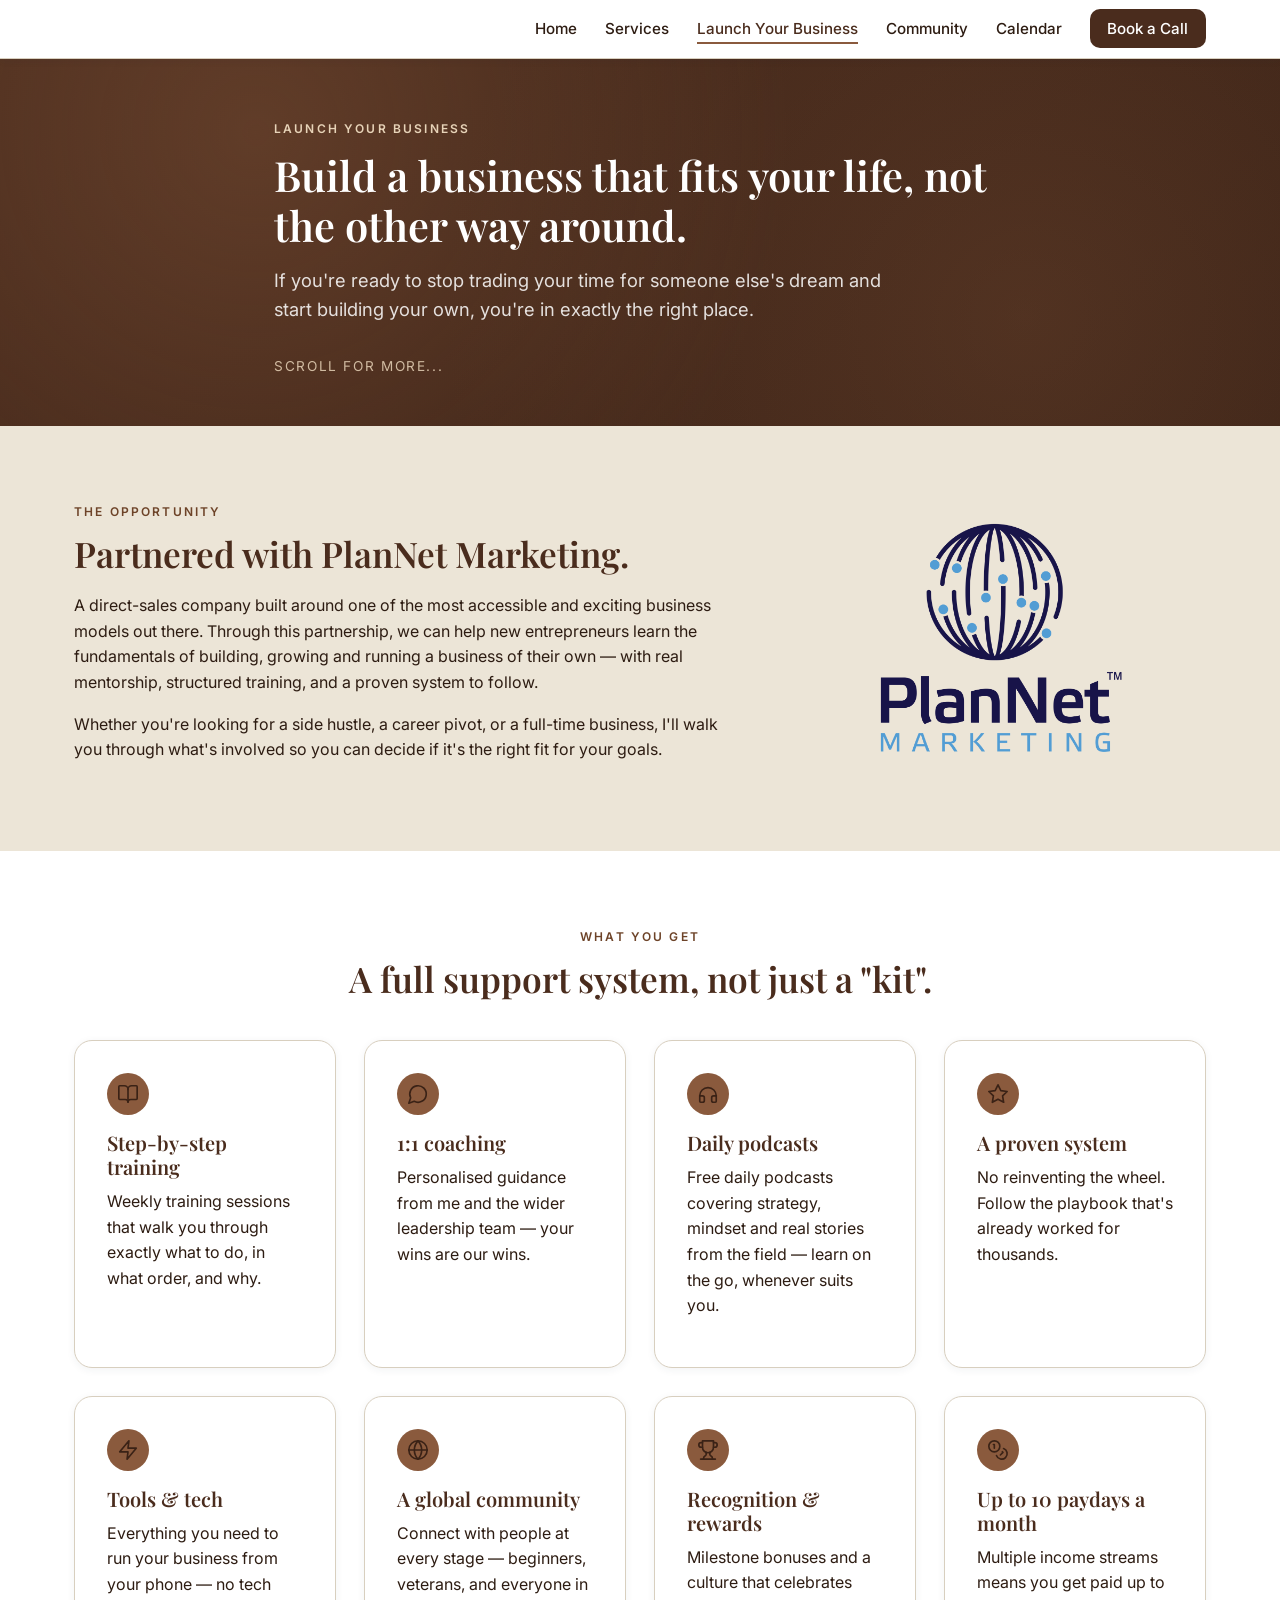
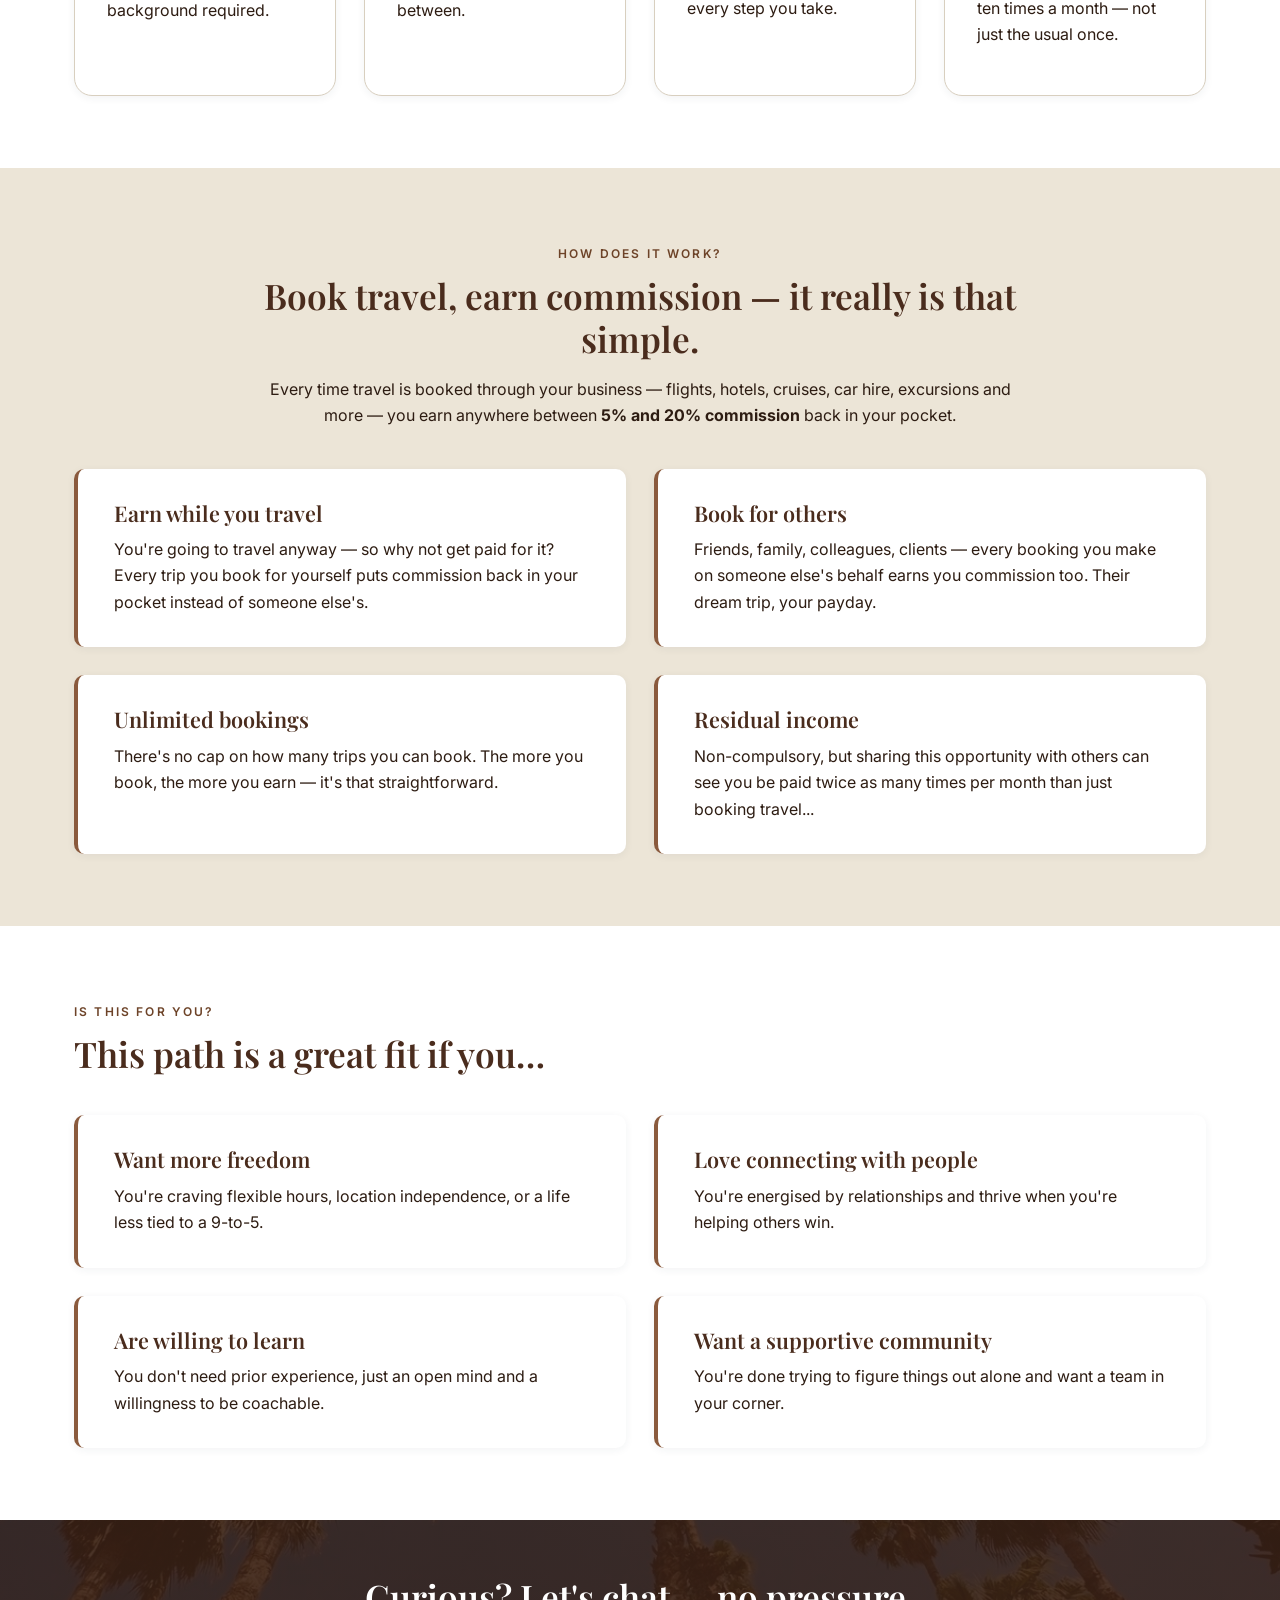
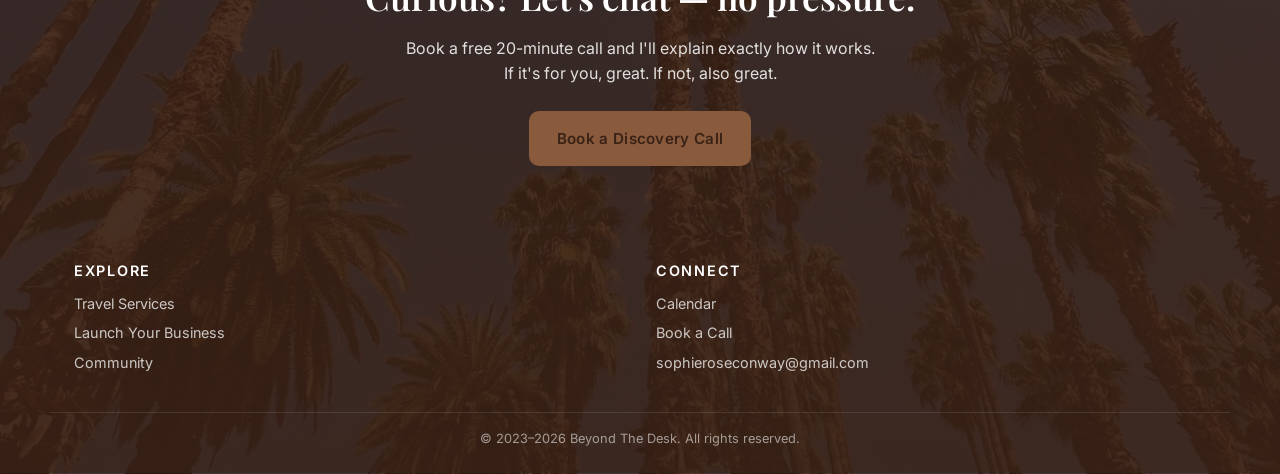
==== commit 1d61dcc4: "website update" ====
--- a/business.html
+++ b/business.html
@@ -15,7 +15,7 @@
   <!-- ============ HEADER ============ -->
   <header class="site-header">
     <nav class="nav" aria-label="Main">
-      <button class="nav__toggle" aria-label="Toggle menu" aria-expanded="false">&#9776;</button>
+      <button class="nav__toggle" aria-label="Toggle menu" aria-expanded="false"><svg viewBox="0 0 24 24" fill="none" stroke="currentColor" stroke-width="1.8" stroke-linecap="round" stroke-linejoin="round" aria-hidden="true"><line x1="4" y1="7" x2="20" y2="7"/><line x1="4" y1="12" x2="20" y2="12"/><line x1="4" y1="17" x2="20" y2="17"/></svg></button>
       <ul class="nav__links">
         <li><a href="index.html">Home</a></li>
         <li><a href="services.html">Services</a></li>
@@ -74,42 +74,87 @@
       </div>
       <div class="grid grid--3">
         <div class="card">
-          <div class="card__icon">&#128218;</div>
+          <div class="card__icon" aria-hidden="true">
+            <svg viewBox="0 0 24 24" fill="none" stroke="currentColor" stroke-width="1.8" stroke-linecap="round" stroke-linejoin="round">
+              <path d="M12 7v14"/>
+              <path d="M3 18a1 1 0 0 1-1-1V4a1 1 0 0 1 1-1h5a4 4 0 0 1 4 4 4 4 0 0 1 4-4h5a1 1 0 0 1 1 1v13a1 1 0 0 1-1 1h-6a3 3 0 0 0-3 3 3 3 0 0 0-3-3z"/>
+            </svg>
+          </div>
           <h3>Step-by-step training</h3>
           <p>Weekly training sessions that walk you through exactly what to do, in what order, and why.</p>
         </div>
         <div class="card">
-          <div class="card__icon">&#128172;</div>
+          <div class="card__icon" aria-hidden="true">
+            <svg viewBox="0 0 24 24" fill="none" stroke="currentColor" stroke-width="1.8" stroke-linecap="round" stroke-linejoin="round">
+              <path d="M7.9 20A9 9 0 1 0 4 16.1L2 22Z"/>
+            </svg>
+          </div>
           <h3>1:1 coaching</h3>
           <p>Personalised guidance from me and the wider leadership team — your wins are our wins.</p>
         </div>
         <div class="card">
-          <div class="card__icon">&#127908;</div>
+          <div class="card__icon" aria-hidden="true">
+            <svg viewBox="0 0 24 24" fill="none" stroke="currentColor" stroke-width="1.8" stroke-linecap="round" stroke-linejoin="round">
+              <path d="M3 14h3a2 2 0 0 1 2 2v3a2 2 0 0 1-2 2H4a1 1 0 0 1-1-1z"/>
+              <path d="M21 14h-3a2 2 0 0 0-2 2v3a2 2 0 0 0 2 2h2a1 1 0 0 0 1-1z"/>
+              <path d="M21 14a9 9 0 0 0-18 0"/>
+            </svg>
+          </div>
           <h3>Daily podcasts</h3>
           <p>Free daily podcasts covering strategy, mindset and real stories from the field — learn on the go, whenever suits you.</p>
         </div>
         <div class="card">
-          <div class="card__icon">&#127775;</div>
+          <div class="card__icon" aria-hidden="true">
+            <svg viewBox="0 0 24 24" fill="none" stroke="currentColor" stroke-width="1.8" stroke-linecap="round" stroke-linejoin="round">
+              <polygon points="12 2 15.09 8.26 22 9.27 17 14.14 18.18 21.02 12 17.77 5.82 21.02 7 14.14 2 9.27 8.91 8.26 12 2"/>
+            </svg>
+          </div>
           <h3>A proven system</h3>
           <p>No reinventing the wheel. Follow the playbook that's already worked for thousands.</p>
         </div>
         <div class="card">
-          <div class="card__icon">&#128293;</div>
+          <div class="card__icon" aria-hidden="true">
+            <svg viewBox="0 0 24 24" fill="none" stroke="currentColor" stroke-width="1.8" stroke-linecap="round" stroke-linejoin="round">
+              <polygon points="13 2 3 14 12 14 11 22 21 10 12 10 13 2"/>
+            </svg>
+          </div>
           <h3>Tools &amp; tech</h3>
           <p>Everything you need to run your business from your phone — no tech background required.</p>
         </div>
         <div class="card">
-          <div class="card__icon">&#127760;</div>
+          <div class="card__icon" aria-hidden="true">
+            <svg viewBox="0 0 24 24" fill="none" stroke="currentColor" stroke-width="1.8" stroke-linecap="round" stroke-linejoin="round">
+              <circle cx="12" cy="12" r="10"/>
+              <path d="M12 2a14.5 14.5 0 0 0 0 20 14.5 14.5 0 0 0 0-20"/>
+              <path d="M2 12h20"/>
+            </svg>
+          </div>
           <h3>A global community</h3>
           <p>Connect with people at every stage — beginners, veterans, and everyone in between.</p>
         </div>
         <div class="card">
-          <div class="card__icon">&#127942;</div>
+          <div class="card__icon" aria-hidden="true">
+            <svg viewBox="0 0 24 24" fill="none" stroke="currentColor" stroke-width="1.8" stroke-linecap="round" stroke-linejoin="round">
+              <path d="M6 9H4.5a2.5 2.5 0 0 1 0-5H6"/>
+              <path d="M18 9h1.5a2.5 2.5 0 0 0 0-5H18"/>
+              <path d="M4 22h16"/>
+              <path d="M10 14.66V17c0 .55-.47.98-.97 1.21C7.85 18.75 7 20.24 7 22"/>
+              <path d="M14 14.66V17c0 .55.47.98.97 1.21C16.15 18.75 17 20.24 17 22"/>
+              <path d="M18 2H6v7a6 6 0 0 0 12 0V2Z"/>
+            </svg>
+          </div>
           <h3>Recognition &amp; rewards</h3>
           <p>Milestone bonuses and a culture that celebrates every step you take.</p>
         </div>
         <div class="card">
-          <div class="card__icon">&#128176;</div>
+          <div class="card__icon" aria-hidden="true">
+            <svg viewBox="0 0 24 24" fill="none" stroke="currentColor" stroke-width="1.8" stroke-linecap="round" stroke-linejoin="round">
+              <circle cx="8" cy="8" r="6"/>
+              <path d="M18.09 10.37A6 6 0 1 1 10.34 18"/>
+              <path d="M7 6h1v4"/>
+              <path d="m16.71 13.88.7.71-2.82 2.82"/>
+            </svg>
+          </div>
           <h3>Up to 10 paydays a month</h3>
           <p>Multiple income streams means you get paid up to ten times a month — not just the usual once.</p>
         </div>
--- a/css/styles.css
+++ b/css/styles.css
@@ -118,7 +118,10 @@
   color: var(--color-primary);
   cursor: pointer;
   display: none;
-}
+  padding: .25rem;
+  line-height: 0;
+}
+.nav__toggle svg { width: 26px; height: 26px; }
 .nav__links {
   display: flex;
   gap: 1.75rem;
@@ -226,8 +229,8 @@
   content: "";
   position: absolute;
   inset: 0;
-  background-image: radial-gradient(circle at 20% 20%, rgba(201, 166, 107, .18), transparent 50%),
-                    radial-gradient(circle at 80% 70%, rgba(201, 166, 107, .12), transparent 55%);
+  background-image: radial-gradient(circle at 20% 20%, rgba(138, 90, 61, .38), transparent 50%),
+                    radial-gradient(circle at 80% 70%, rgba(138, 90, 61, .26), transparent 55%);
   pointer-events: none;
 }
 .hero__inner {
@@ -430,6 +433,13 @@
   box-shadow: var(--shadow-md);
 }
 .card h3 { margin-top: 0; }
+
+/* Shared icon sizing — keeps SVGs visually consistent inside circular containers */
+.card__icon svg { width: 22px; height: 22px; }
+.feature-box .icon-box svg { width: 32px; height: 32px; }
+.stat-tile .icon-box svg { width: 36px; height: 36px; }
+.contact-method__icon svg { width: 26px; height: 26px; }
+
 .card__icon {
   width: 42px;
   height: 42px;
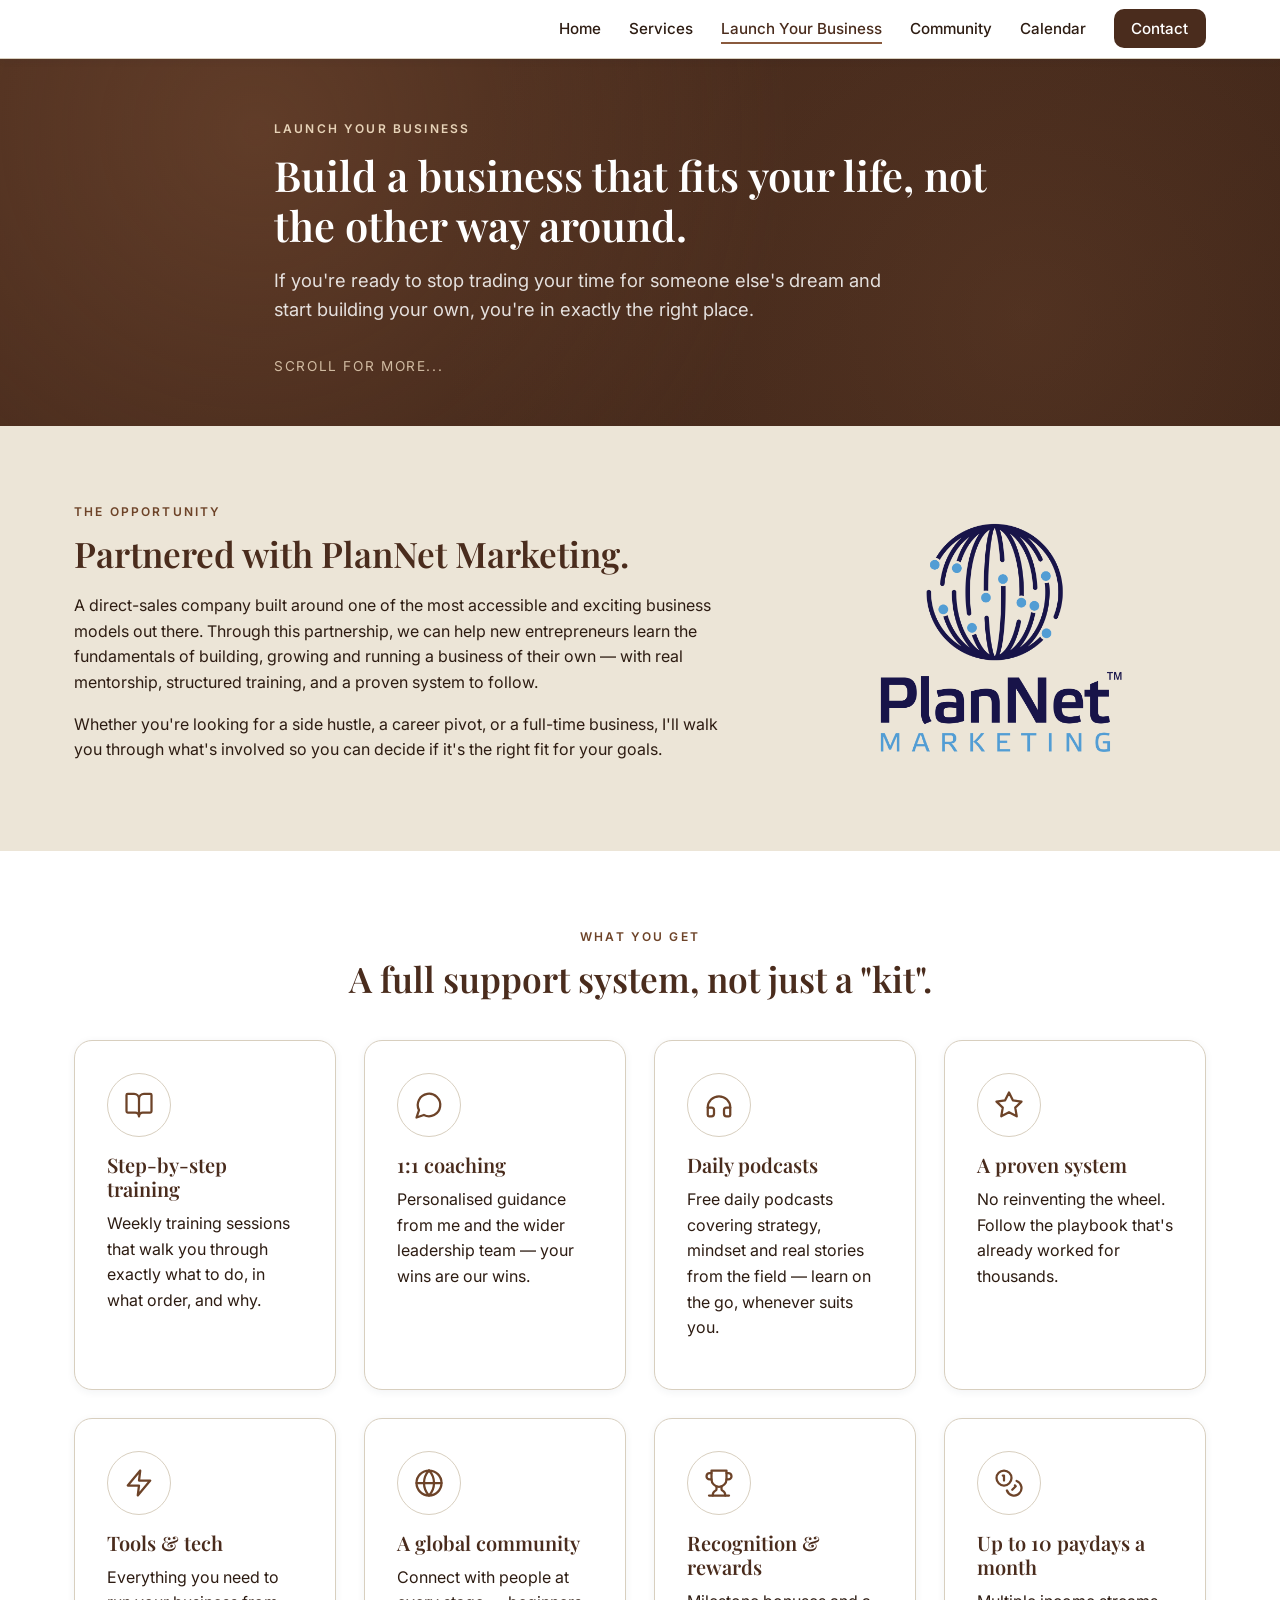
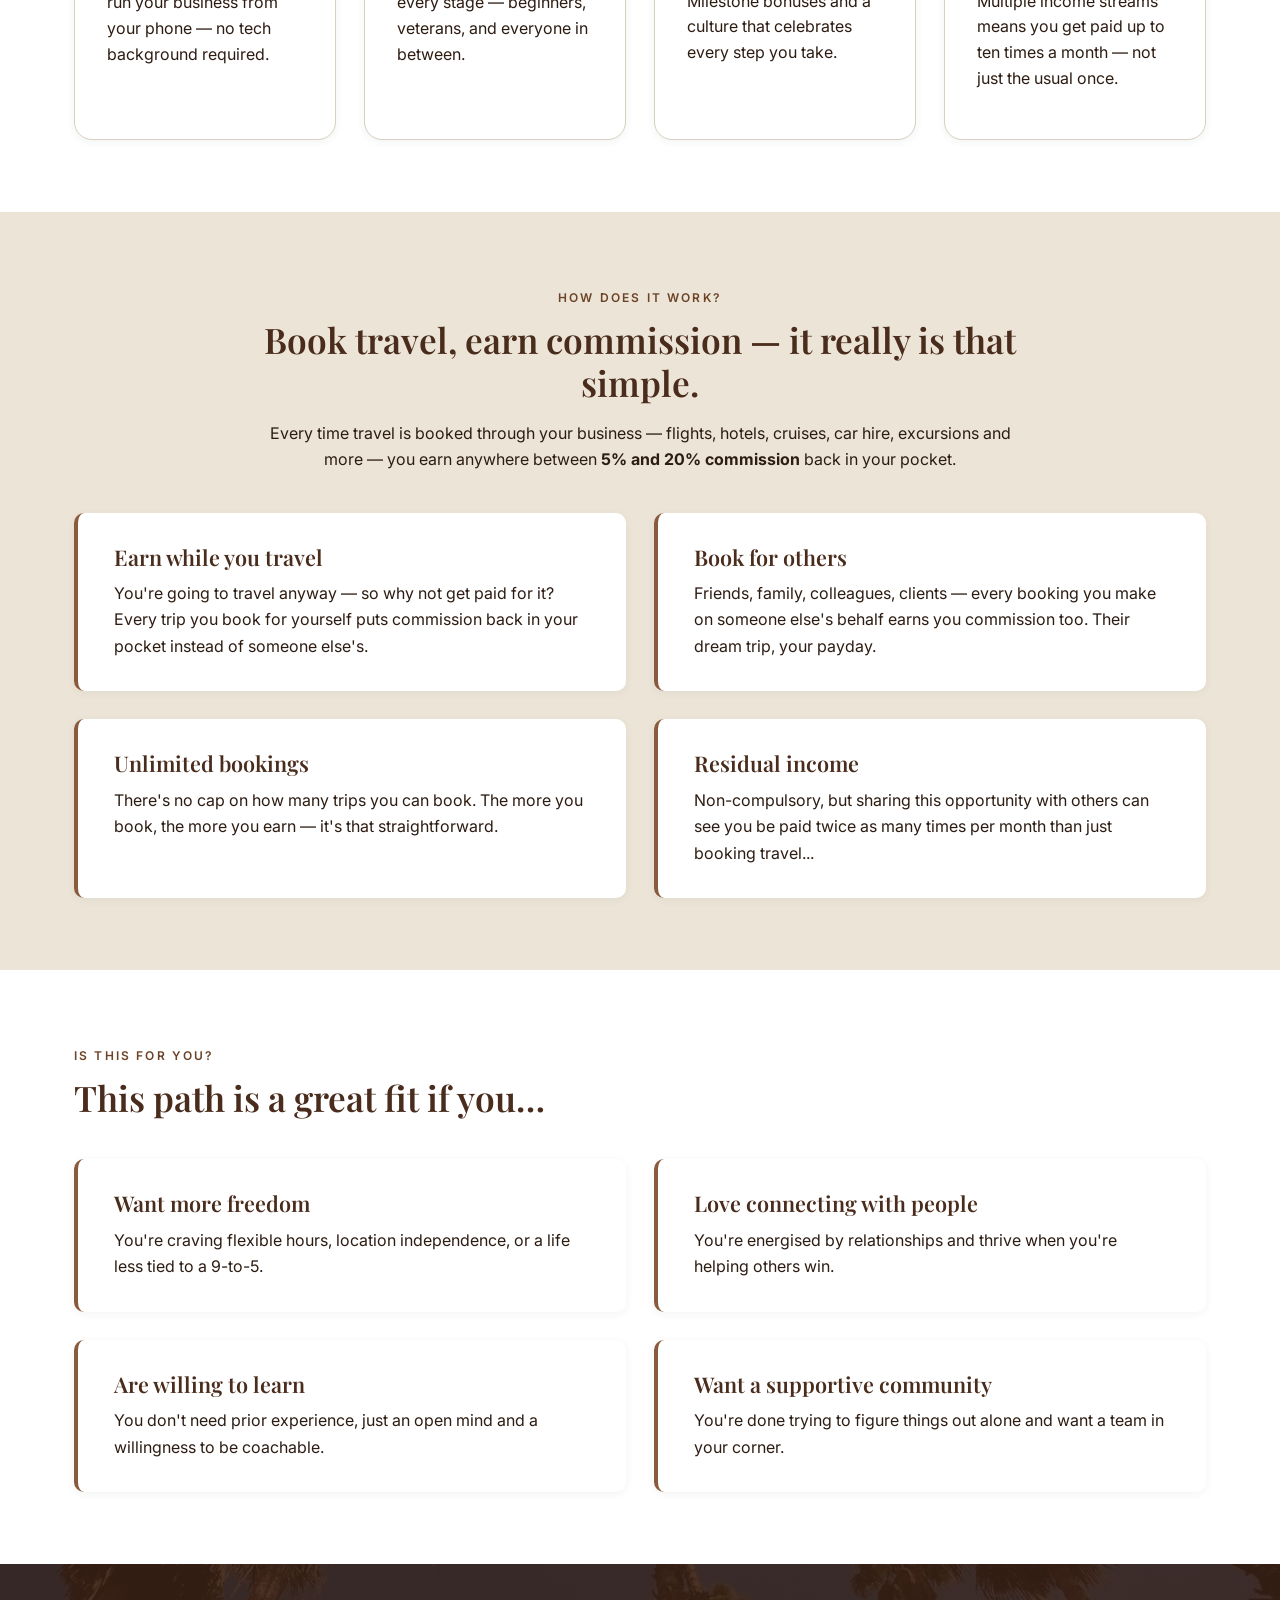
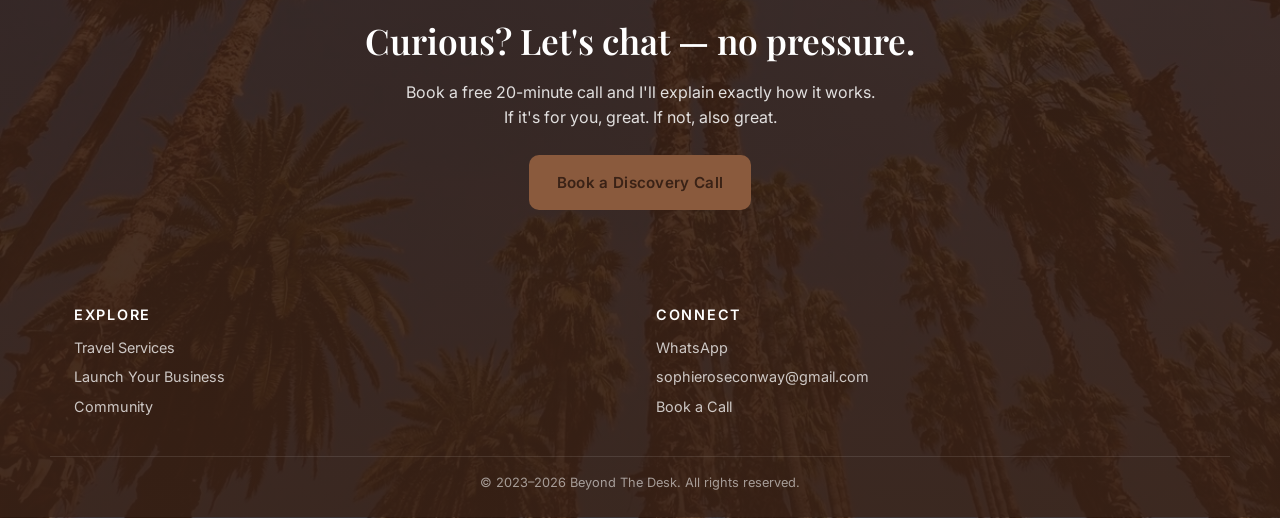
==== commit 9d00347b: "Renamed nav to Contact, lightened card icons, updated footer links" ====
--- a/business.html
+++ b/business.html
@@ -22,7 +22,7 @@
         <li><a href="business.html">Launch Your Business</a></li>
         <li><a href="community.html">Community</a></li>
         <li><a href="calendar.html">Calendar</a></li>
-        <li><a href="contact.html" class="nav__cta">Book a Call</a></li>
+        <li><a href="contact.html" class="nav__cta">Contact</a></li>
       </ul>
     </nav>
   </header>
@@ -246,9 +246,9 @@
       <div>
         <h4>Connect</h4>
         <ul>
-          <li><a href="calendar.html">Calendar</a></li>
+          <li><a href="contact.html">WhatsApp</a></li>
+          <li><a href="mailto:sophieroseconway@gmail.com">sophieroseconway@gmail.com</a></li>
           <li><a href="contact.html">Book a Call</a></li>
-          <li><a href="mailto:sophieroseconway@gmail.com">sophieroseconway@gmail.com</a></li>
         </ul>
       </div>
     </div>
--- a/css/styles.css
+++ b/css/styles.css
@@ -435,20 +435,21 @@
 .card h3 { margin-top: 0; }
 
 /* Shared icon sizing — keeps SVGs visually consistent inside circular containers */
-.card__icon svg { width: 22px; height: 22px; }
+.card__icon svg { width: 30px; height: 30px; }
 .feature-box .icon-box svg { width: 32px; height: 32px; }
 .stat-tile .icon-box svg { width: 36px; height: 36px; }
 .contact-method__icon svg { width: 26px; height: 26px; }
 
 .card__icon {
-  width: 42px;
-  height: 42px;
+  width: 64px;
+  height: 64px;
   display: inline-flex;
   align-items: center;
   justify-content: center;
   border-radius: 50%;
-  background: var(--color-accent);
-  color: var(--color-primary-dark);
+  background: #fff;
+  border: 1px solid var(--color-border);
+  color: var(--color-accent-dark);
   font-weight: 700;
   margin-bottom: 1rem;
 }
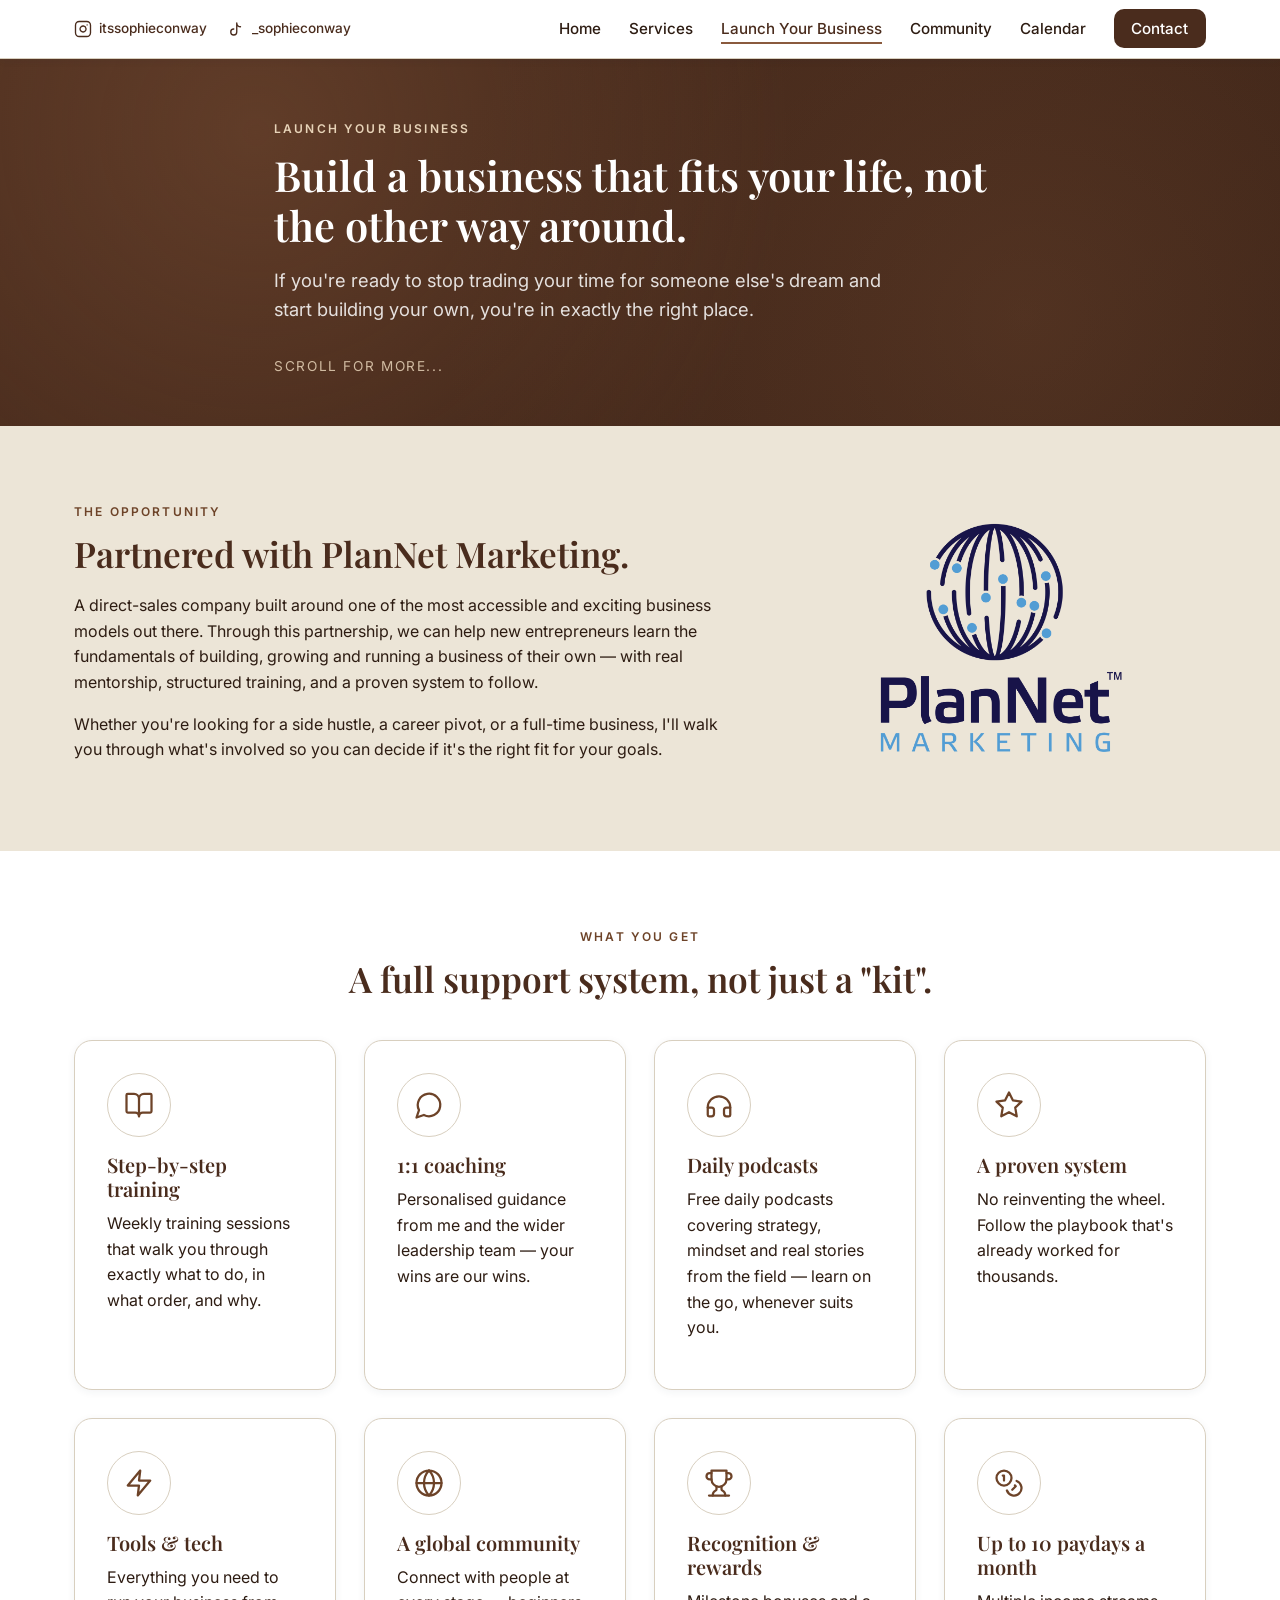
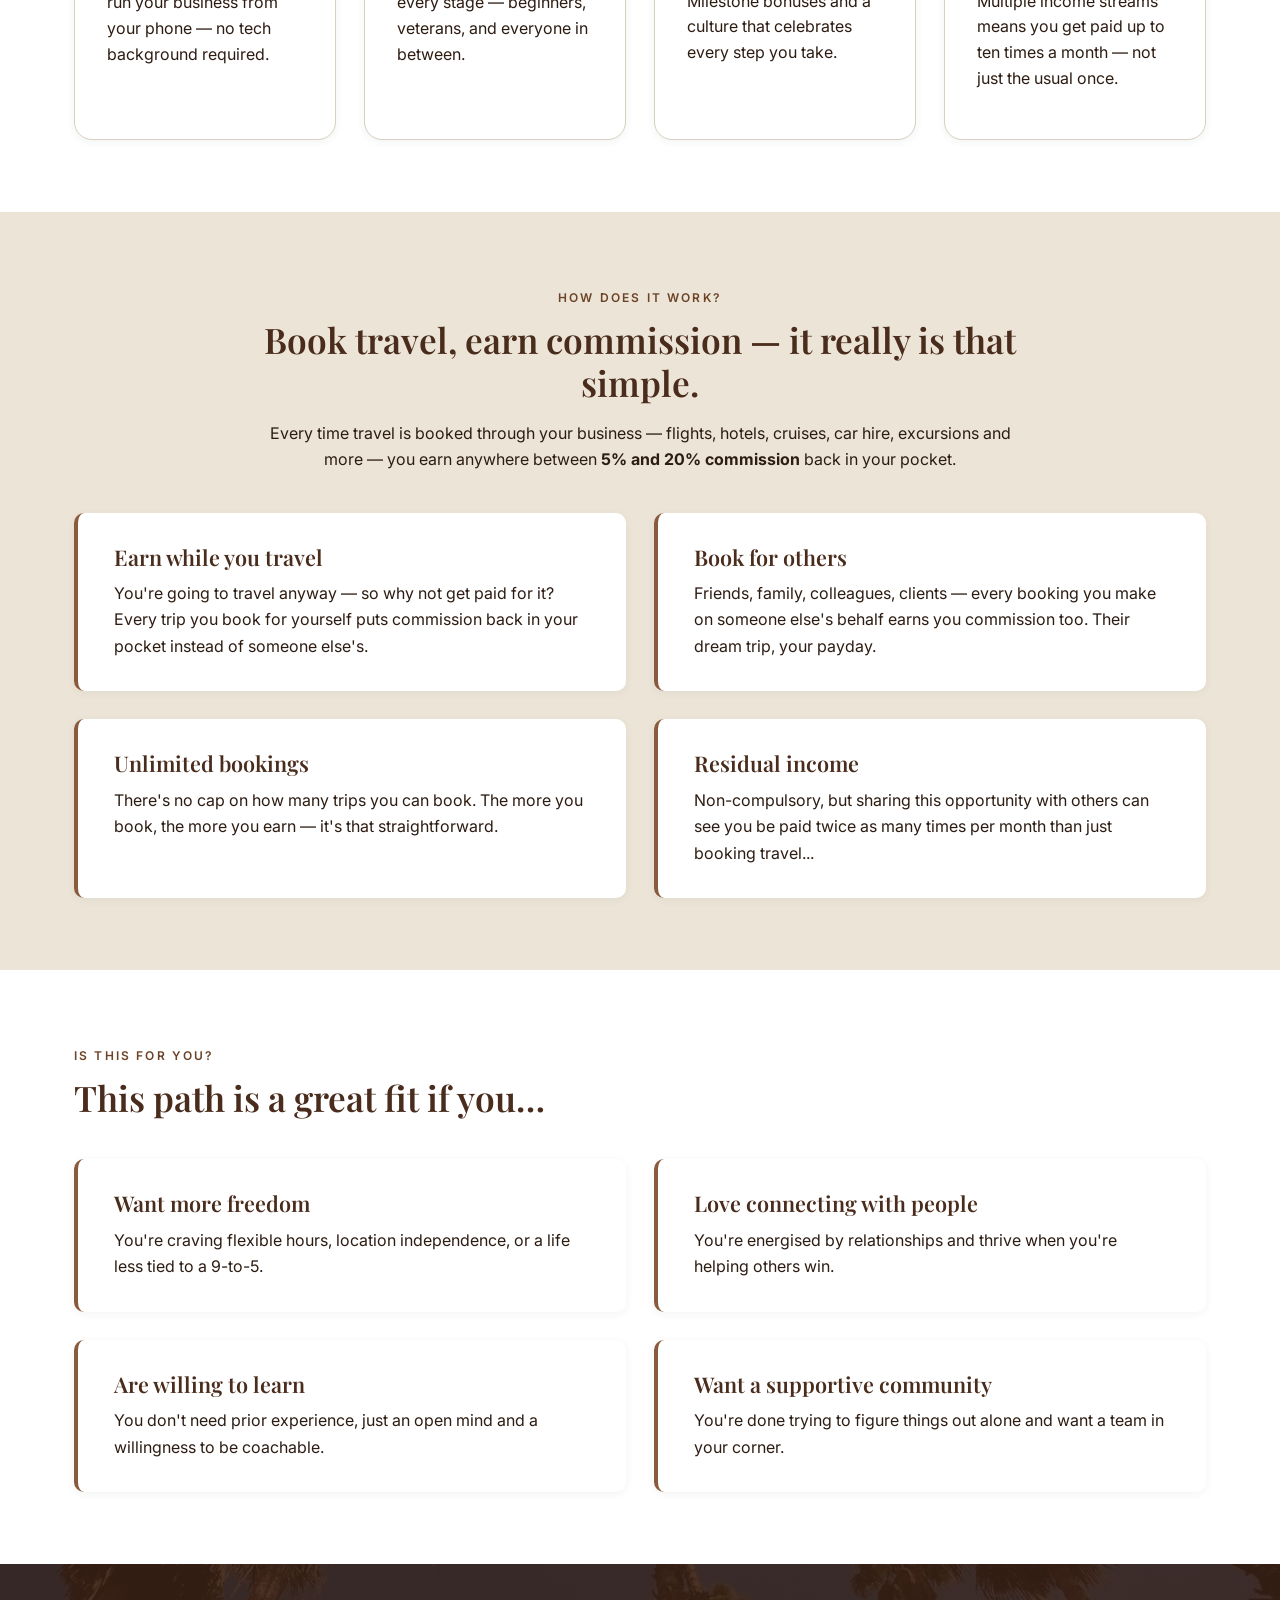
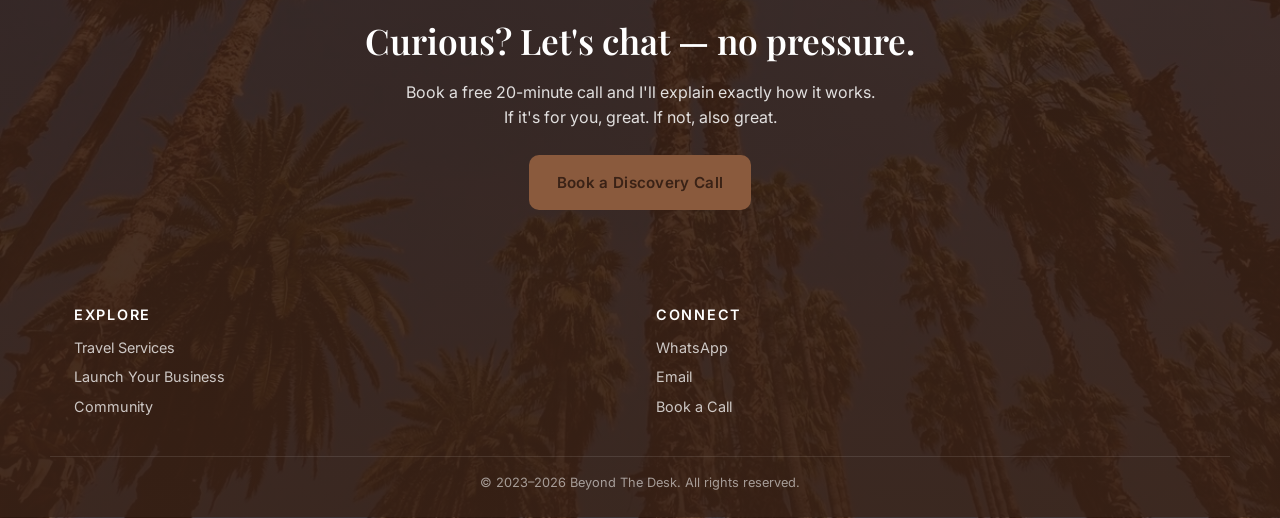
==== commit e7496b19: "Added social handles to header, simplified footer email link" ====
--- a/business.html
+++ b/business.html
@@ -15,6 +15,22 @@
   <!-- ============ HEADER ============ -->
   <header class="site-header">
     <nav class="nav" aria-label="Main">
+      <div class="nav__socials">
+        <a href="https://www.instagram.com/itssophieconway/" target="_blank" rel="noopener" class="nav__social" aria-label="Instagram">
+          <svg viewBox="0 0 24 24" fill="none" stroke="currentColor" stroke-width="1.8" stroke-linecap="round" stroke-linejoin="round" aria-hidden="true">
+            <rect x="2" y="2" width="20" height="20" rx="5" ry="5"/>
+            <path d="M16 11.37A4 4 0 1 1 12.63 8 4 4 0 0 1 16 11.37z"/>
+            <line x1="17.5" y1="6.5" x2="17.51" y2="6.5"/>
+          </svg>
+          <span>itssophieconway</span>
+        </a>
+        <a href="https://www.tiktok.com/@_sophieconway" target="_blank" rel="noopener" class="nav__social" aria-label="TikTok">
+          <svg viewBox="0 0 24 24" fill="none" stroke="currentColor" stroke-width="1.8" stroke-linecap="round" stroke-linejoin="round" aria-hidden="true">
+            <path d="M9 12a4 4 0 1 0 4 4V4a5 5 0 0 0 5 5"/>
+          </svg>
+          <span>_sophieconway</span>
+        </a>
+      </div>
       <button class="nav__toggle" aria-label="Toggle menu" aria-expanded="false"><svg viewBox="0 0 24 24" fill="none" stroke="currentColor" stroke-width="1.8" stroke-linecap="round" stroke-linejoin="round" aria-hidden="true"><line x1="4" y1="7" x2="20" y2="7"/><line x1="4" y1="12" x2="20" y2="12"/><line x1="4" y1="17" x2="20" y2="17"/></svg></button>
       <ul class="nav__links">
         <li><a href="index.html">Home</a></li>
@@ -247,7 +263,7 @@
         <h4>Connect</h4>
         <ul>
           <li><a href="contact.html">WhatsApp</a></li>
-          <li><a href="mailto:sophieroseconway@gmail.com">sophieroseconway@gmail.com</a></li>
+          <li><a href="contact.html">Email</a></li>
           <li><a href="contact.html">Book a Call</a></li>
         </ul>
       </div>
--- a/css/styles.css
+++ b/css/styles.css
@@ -98,10 +98,40 @@
 .nav {
   display: flex;
   align-items: center;
-  justify-content: flex-end;
+  justify-content: space-between;
+  gap: 1.5rem;
   padding: 1rem 1.5rem;
   max-width: var(--max-width);
   margin: 0 auto;
+}
+
+/* Social handles on the left side of the header */
+.nav__socials {
+  display: flex;
+  align-items: center;
+  gap: 1.25rem;
+}
+.nav__social {
+  display: inline-flex;
+  align-items: center;
+  gap: .45rem;
+  color: var(--color-primary);
+  font-size: .85rem;
+  font-weight: 500;
+  transition: color .2s ease;
+  white-space: nowrap;
+}
+.nav__social:hover {
+  color: var(--color-accent-dark);
+}
+.nav__social svg {
+  width: 18px;
+  height: 18px;
+  flex-shrink: 0;
+}
+@media (max-width: 720px) {
+  .nav__social span { display: none; }
+  .nav__socials { gap: .9rem; }
 }
 .nav__brand {
   font-family: var(--font-heading);
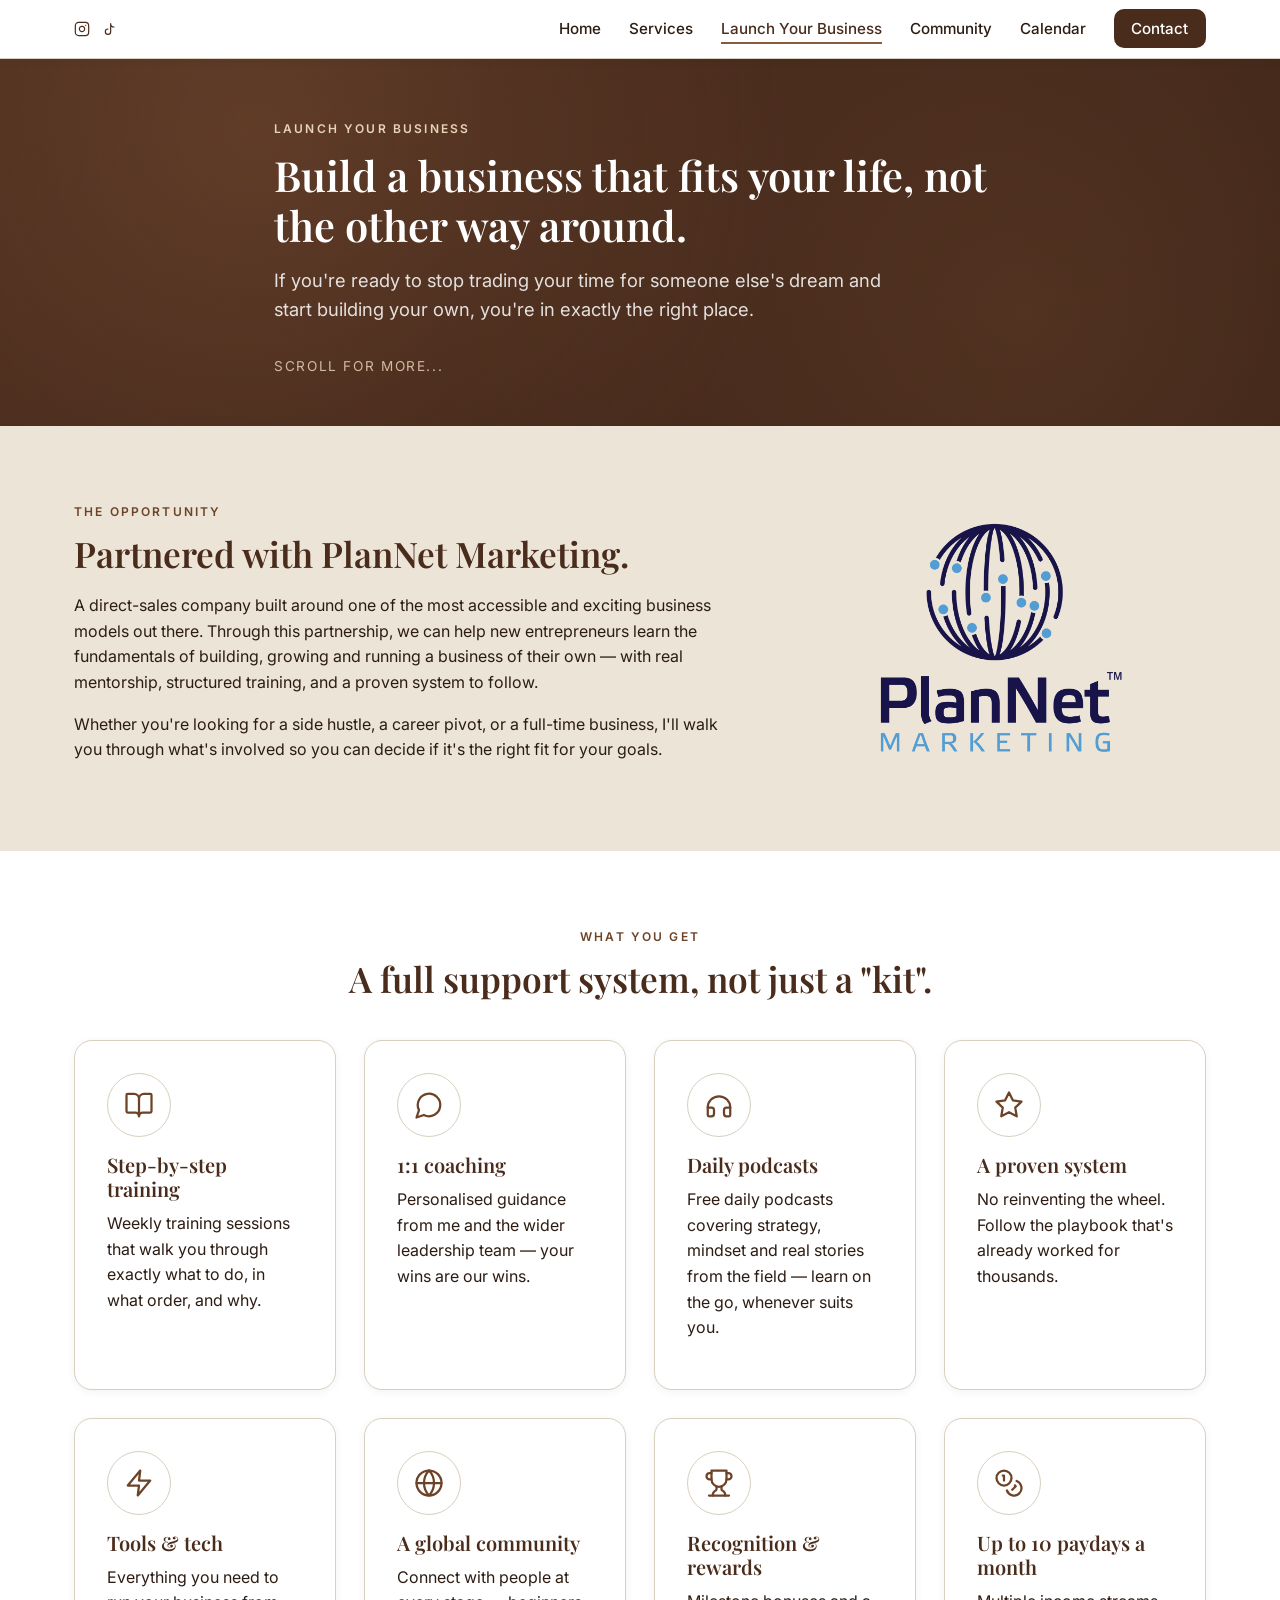
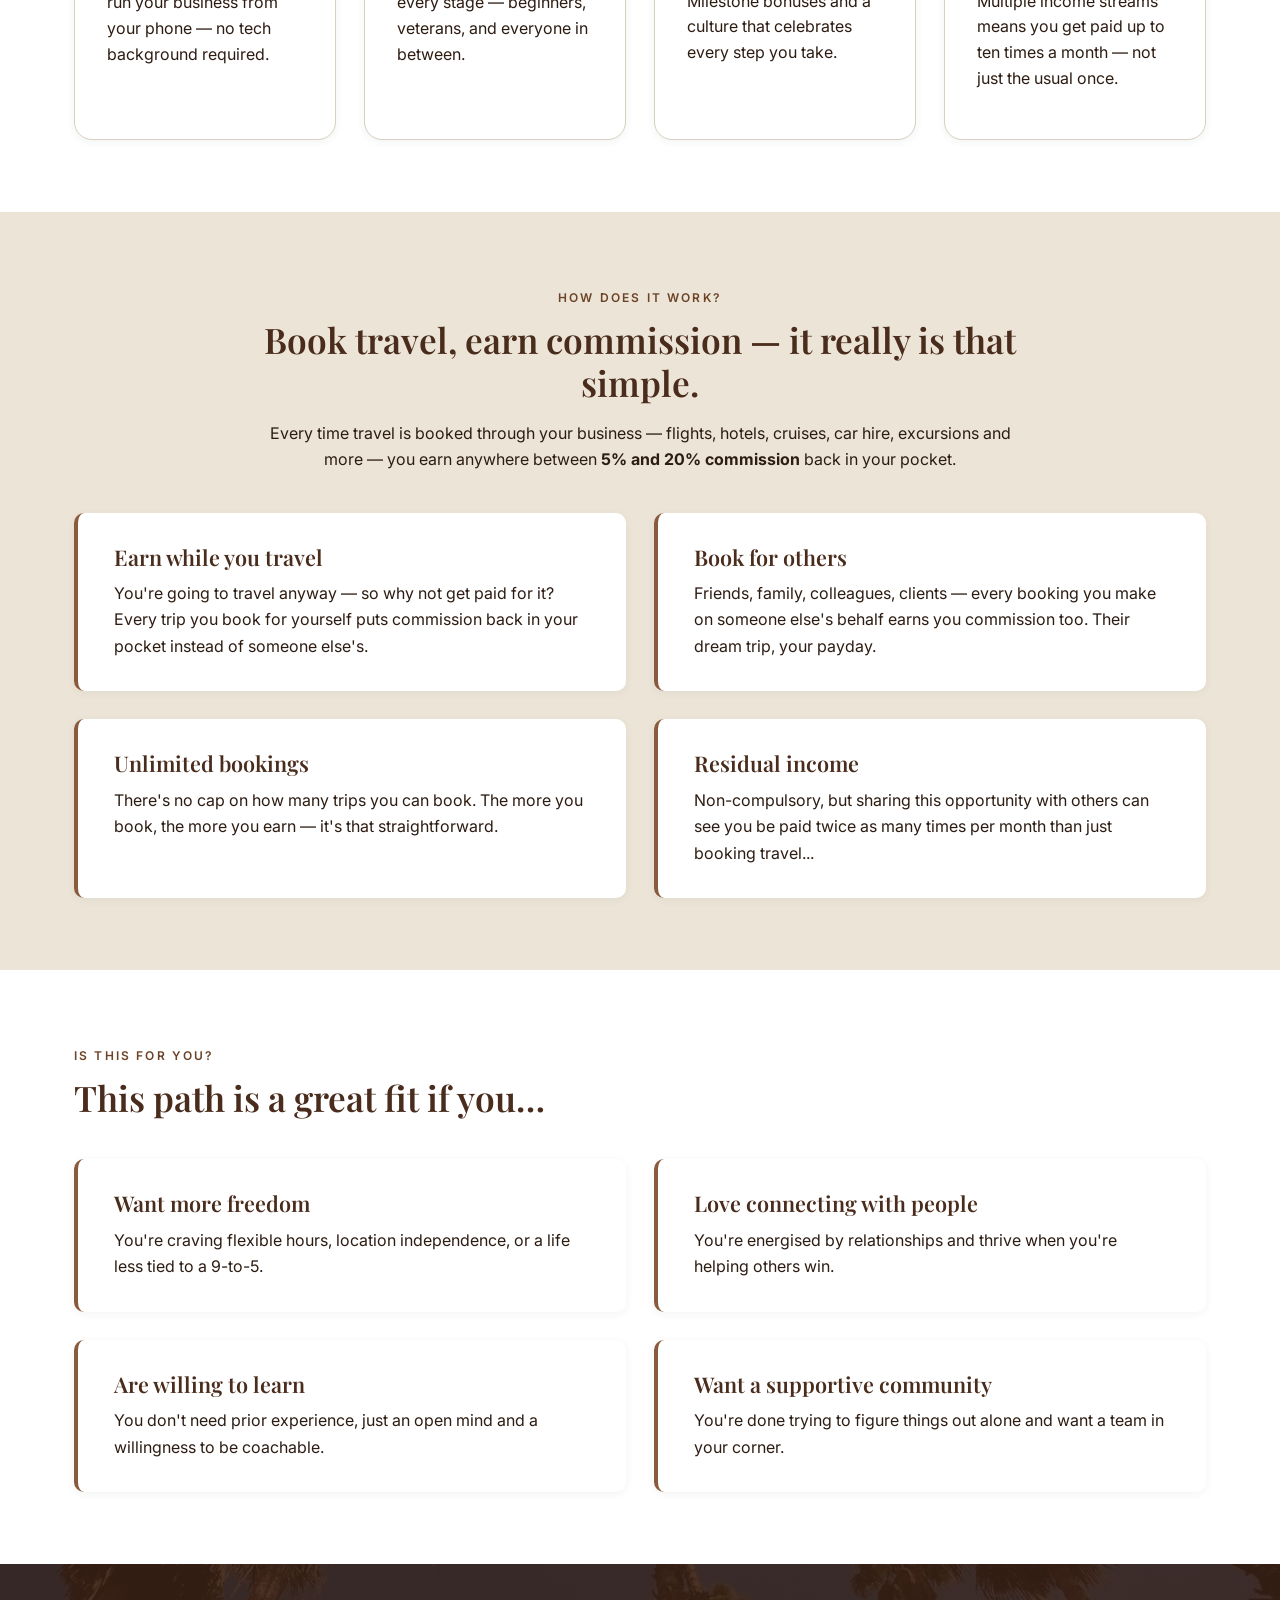
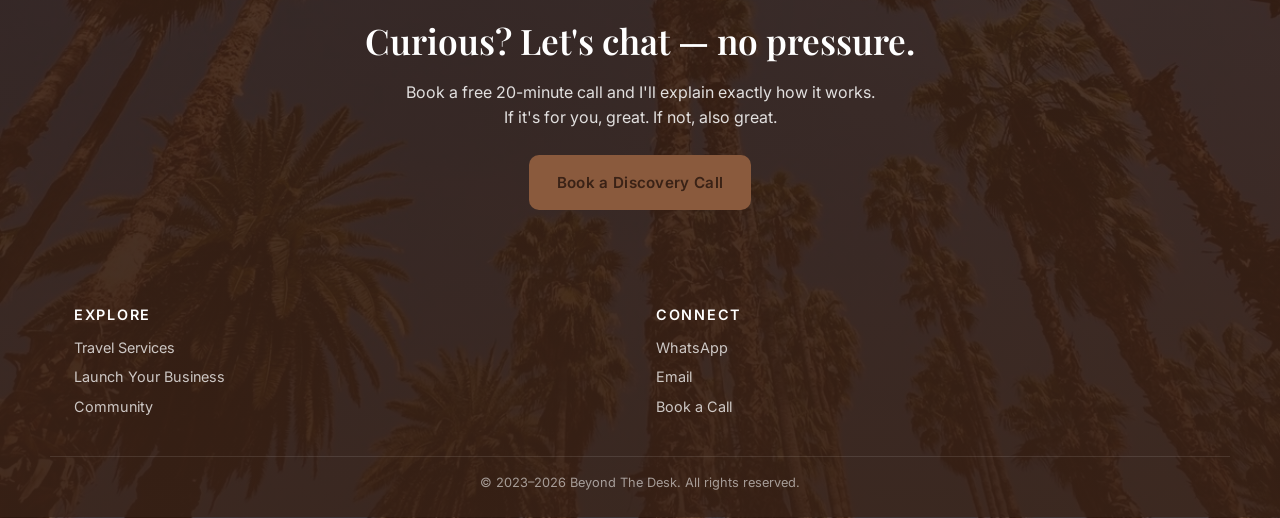
==== commit 0514915a: "logo fixes" ====
--- a/business.html
+++ b/business.html
@@ -16,19 +16,17 @@
   <header class="site-header">
     <nav class="nav" aria-label="Main">
       <div class="nav__socials">
-        <a href="https://www.instagram.com/itssophieconway/" target="_blank" rel="noopener" class="nav__social" aria-label="Instagram">
+        <a href="https://www.instagram.com/itssophieconway/" target="_blank" rel="noopener" class="nav__social" aria-label="Instagram — @itssophieconway" title="@itssophieconway">
           <svg viewBox="0 0 24 24" fill="none" stroke="currentColor" stroke-width="1.8" stroke-linecap="round" stroke-linejoin="round" aria-hidden="true">
             <rect x="2" y="2" width="20" height="20" rx="5" ry="5"/>
             <path d="M16 11.37A4 4 0 1 1 12.63 8 4 4 0 0 1 16 11.37z"/>
             <line x1="17.5" y1="6.5" x2="17.51" y2="6.5"/>
           </svg>
-          <span>itssophieconway</span>
         </a>
-        <a href="https://www.tiktok.com/@_sophieconway" target="_blank" rel="noopener" class="nav__social" aria-label="TikTok">
+        <a href="https://www.tiktok.com/@_sophieconway" target="_blank" rel="noopener" class="nav__social" aria-label="TikTok — @_sophieconway" title="@_sophieconway">
           <svg viewBox="0 0 24 24" fill="none" stroke="currentColor" stroke-width="1.8" stroke-linecap="round" stroke-linejoin="round" aria-hidden="true">
             <path d="M9 12a4 4 0 1 0 4 4V4a5 5 0 0 0 5 5"/>
           </svg>
-          <span>_sophieconway</span>
         </a>
       </div>
       <button class="nav__toggle" aria-label="Toggle menu" aria-expanded="false"><svg viewBox="0 0 24 24" fill="none" stroke="currentColor" stroke-width="1.8" stroke-linecap="round" stroke-linejoin="round" aria-hidden="true"><line x1="4" y1="7" x2="20" y2="7"/><line x1="4" y1="12" x2="20" y2="12"/><line x1="4" y1="17" x2="20" y2="17"/></svg></button>
--- a/css/styles.css
+++ b/css/styles.css
@@ -105,33 +105,25 @@
   margin: 0 auto;
 }
 
-/* Social handles on the left side of the header */
+/* Social icons on the left side of the header */
 .nav__socials {
   display: flex;
   align-items: center;
-  gap: 1.25rem;
+  gap: .75rem;
 }
 .nav__social {
   display: inline-flex;
   align-items: center;
-  gap: .45rem;
   color: var(--color-primary);
-  font-size: .85rem;
-  font-weight: 500;
   transition: color .2s ease;
-  white-space: nowrap;
+  line-height: 0;
 }
 .nav__social:hover {
   color: var(--color-accent-dark);
 }
 .nav__social svg {
-  width: 18px;
-  height: 18px;
-  flex-shrink: 0;
-}
-@media (max-width: 720px) {
-  .nav__social span { display: none; }
-  .nav__socials { gap: .9rem; }
+  width: 16px;
+  height: 16px;
 }
 .nav__brand {
   font-family: var(--font-heading);
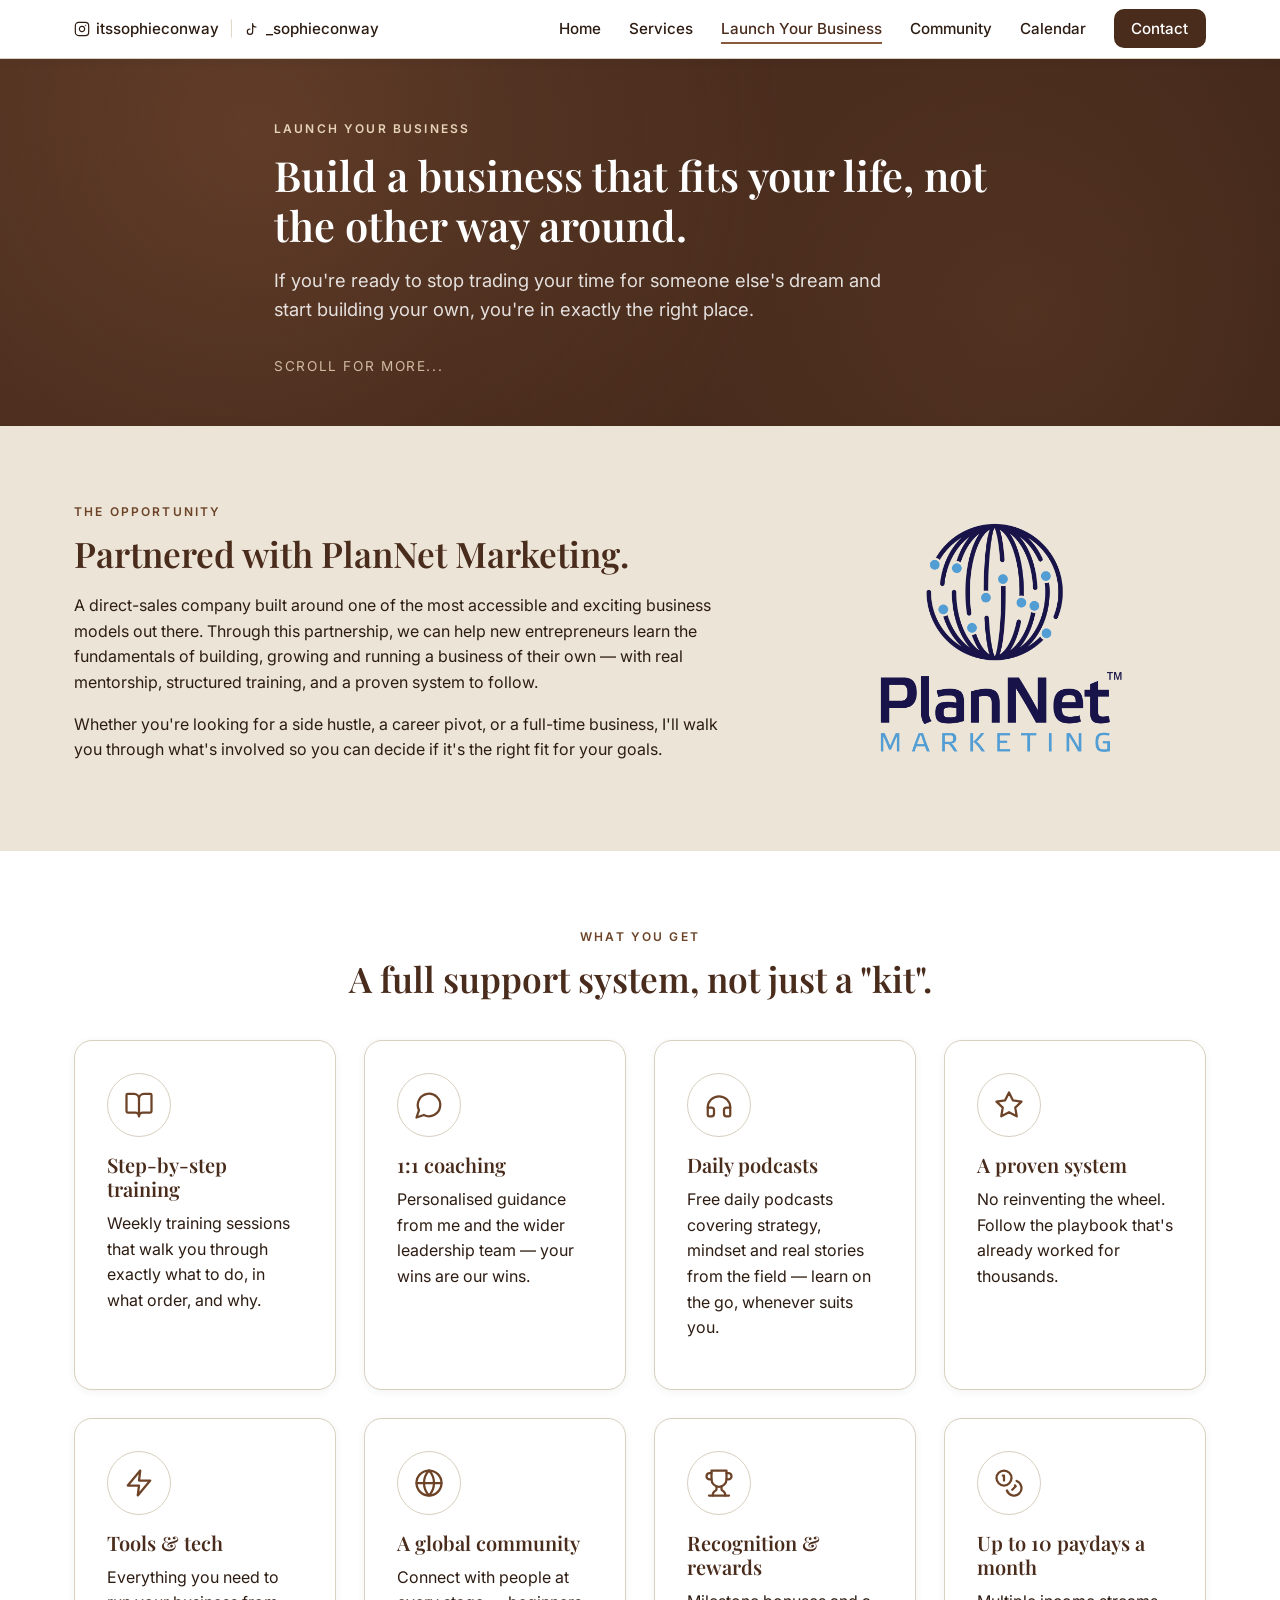
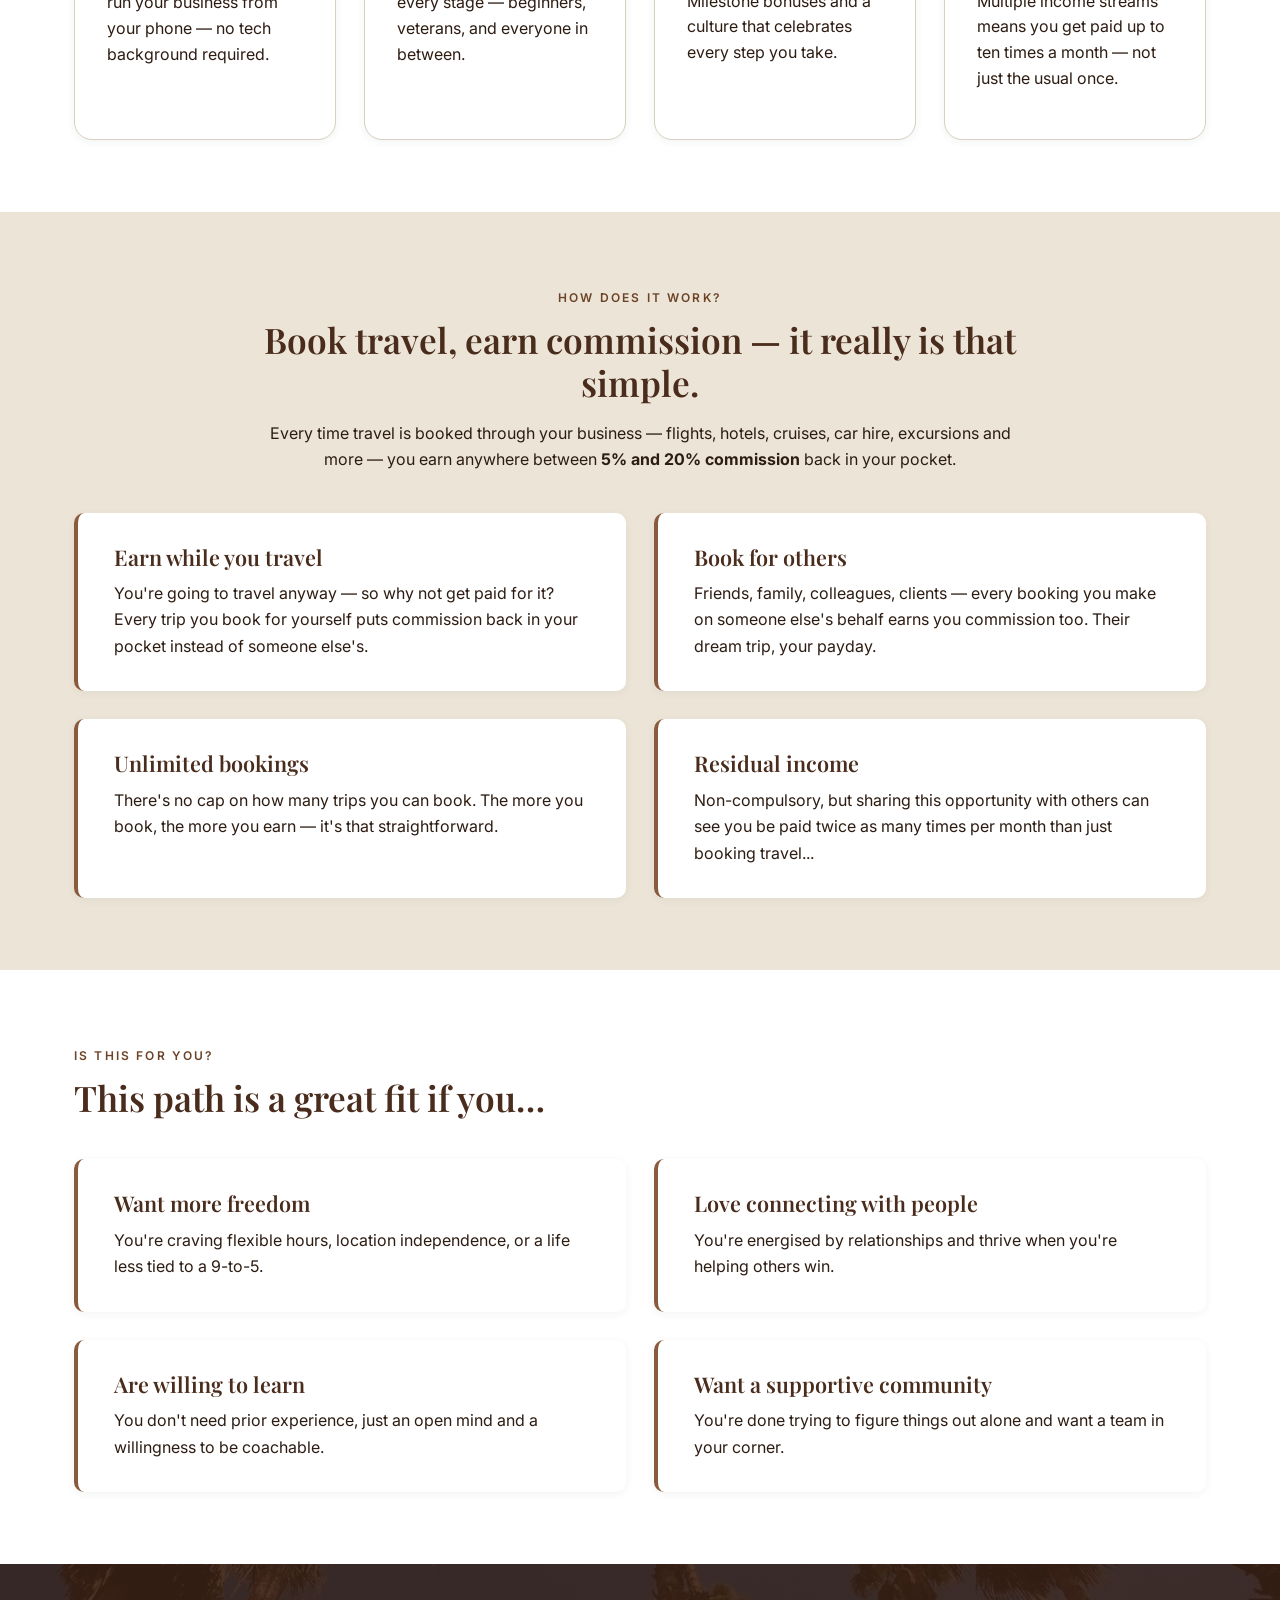
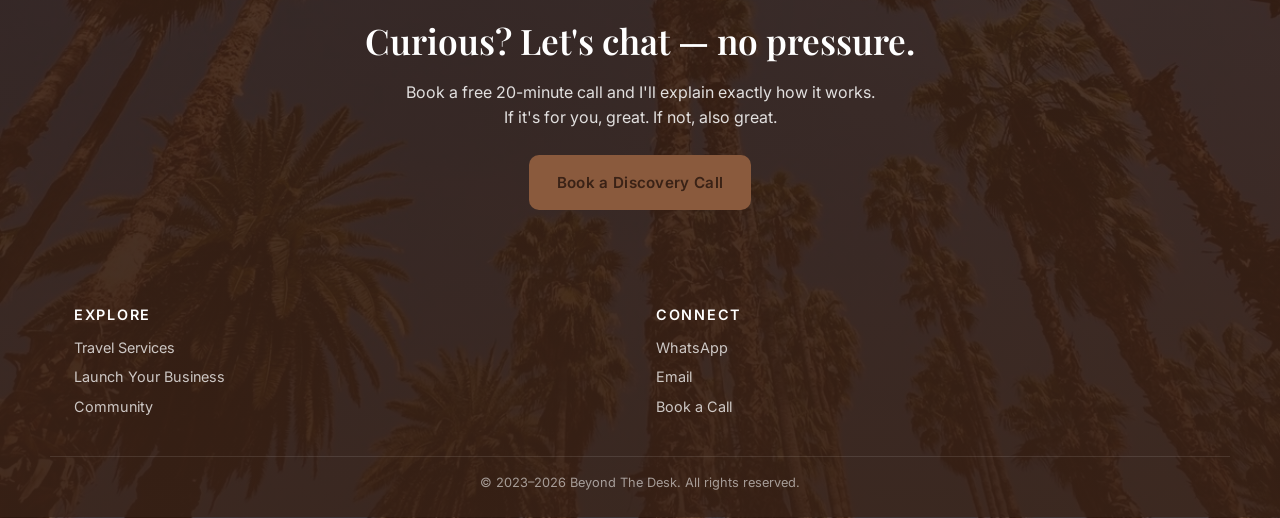
==== commit 4d5c68a8: "updated header" ====
--- a/business.html
+++ b/business.html
@@ -16,17 +16,20 @@
   <header class="site-header">
     <nav class="nav" aria-label="Main">
       <div class="nav__socials">
-        <a href="https://www.instagram.com/itssophieconway/" target="_blank" rel="noopener" class="nav__social" aria-label="Instagram — @itssophieconway" title="@itssophieconway">
+        <a href="https://www.instagram.com/itssophieconway/" target="_blank" rel="noopener" class="nav__social" aria-label="Instagram — itssophieconway">
           <svg viewBox="0 0 24 24" fill="none" stroke="currentColor" stroke-width="1.8" stroke-linecap="round" stroke-linejoin="round" aria-hidden="true">
             <rect x="2" y="2" width="20" height="20" rx="5" ry="5"/>
             <path d="M16 11.37A4 4 0 1 1 12.63 8 4 4 0 0 1 16 11.37z"/>
             <line x1="17.5" y1="6.5" x2="17.51" y2="6.5"/>
           </svg>
+          <span>itssophieconway</span>
         </a>
-        <a href="https://www.tiktok.com/@_sophieconway" target="_blank" rel="noopener" class="nav__social" aria-label="TikTok — @_sophieconway" title="@_sophieconway">
+        <span class="nav__sep" aria-hidden="true">|</span>
+        <a href="https://www.tiktok.com/@_sophieconway" target="_blank" rel="noopener" class="nav__social" aria-label="TikTok — _sophieconway">
           <svg viewBox="0 0 24 24" fill="none" stroke="currentColor" stroke-width="1.8" stroke-linecap="round" stroke-linejoin="round" aria-hidden="true">
             <path d="M9 12a4 4 0 1 0 4 4V4a5 5 0 0 0 5 5"/>
           </svg>
+          <span>_sophieconway</span>
         </a>
       </div>
       <button class="nav__toggle" aria-label="Toggle menu" aria-expanded="false"><svg viewBox="0 0 24 24" fill="none" stroke="currentColor" stroke-width="1.8" stroke-linecap="round" stroke-linejoin="round" aria-hidden="true"><line x1="4" y1="7" x2="20" y2="7"/><line x1="4" y1="12" x2="20" y2="12"/><line x1="4" y1="17" x2="20" y2="17"/></svg></button>
--- a/css/styles.css
+++ b/css/styles.css
@@ -105,25 +105,39 @@
   margin: 0 auto;
 }
 
-/* Social icons on the left side of the header */
+/* Social handles on the left side of the header */
 .nav__socials {
   display: flex;
   align-items: center;
-  gap: .75rem;
+  gap: .6rem;
+  font-size: .95rem;
+  font-weight: 500;
 }
 .nav__social {
   display: inline-flex;
   align-items: center;
+  gap: .4rem;
+  color: var(--color-text);
+  transition: color .2s ease;
+  white-space: nowrap;
+}
+.nav__social:hover {
   color: var(--color-primary);
-  transition: color .2s ease;
-  line-height: 0;
-}
-.nav__social:hover {
-  color: var(--color-accent-dark);
 }
 .nav__social svg {
   width: 16px;
   height: 16px;
+  flex-shrink: 0;
+}
+.nav__sep {
+  color: var(--color-border);
+  font-weight: 300;
+  user-select: none;
+}
+@media (max-width: 720px) {
+  .nav__social span,
+  .nav__sep { display: none; }
+  .nav__socials { gap: .75rem; }
 }
 .nav__brand {
   font-family: var(--font-heading);
